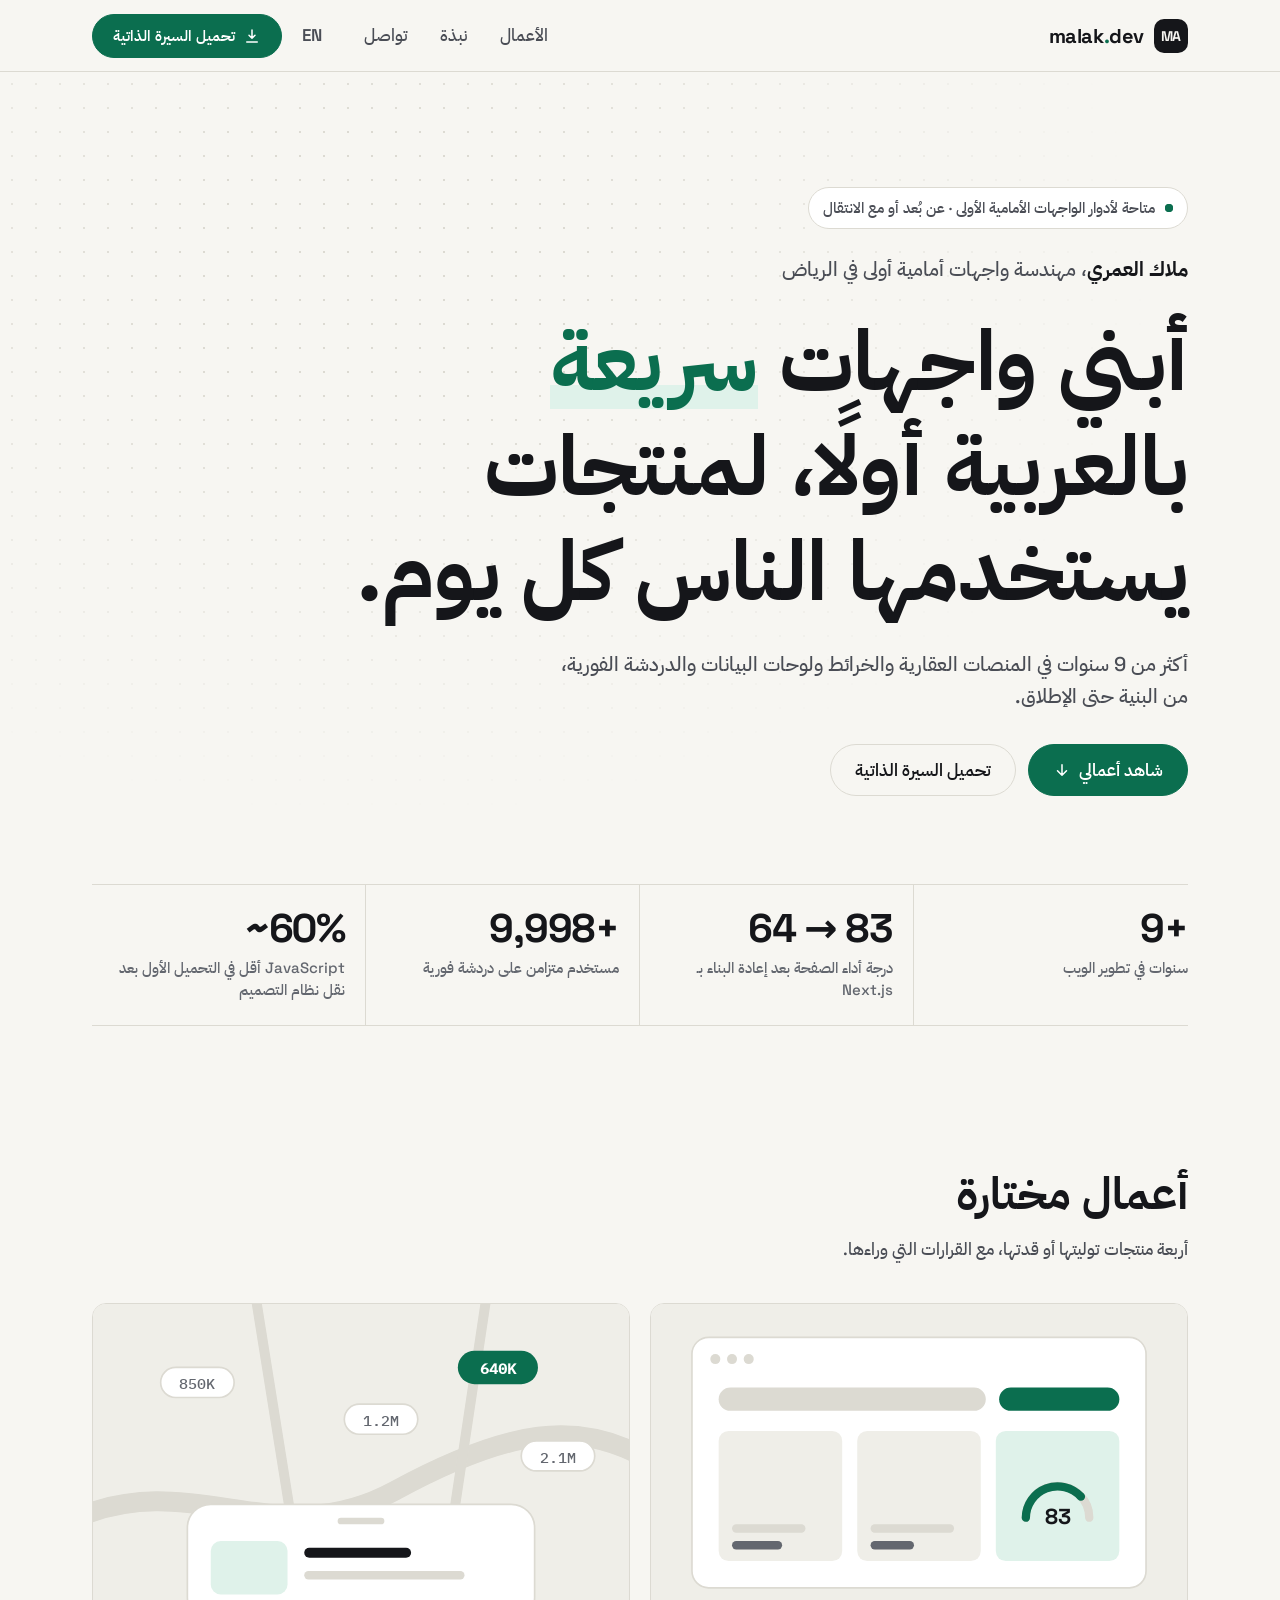
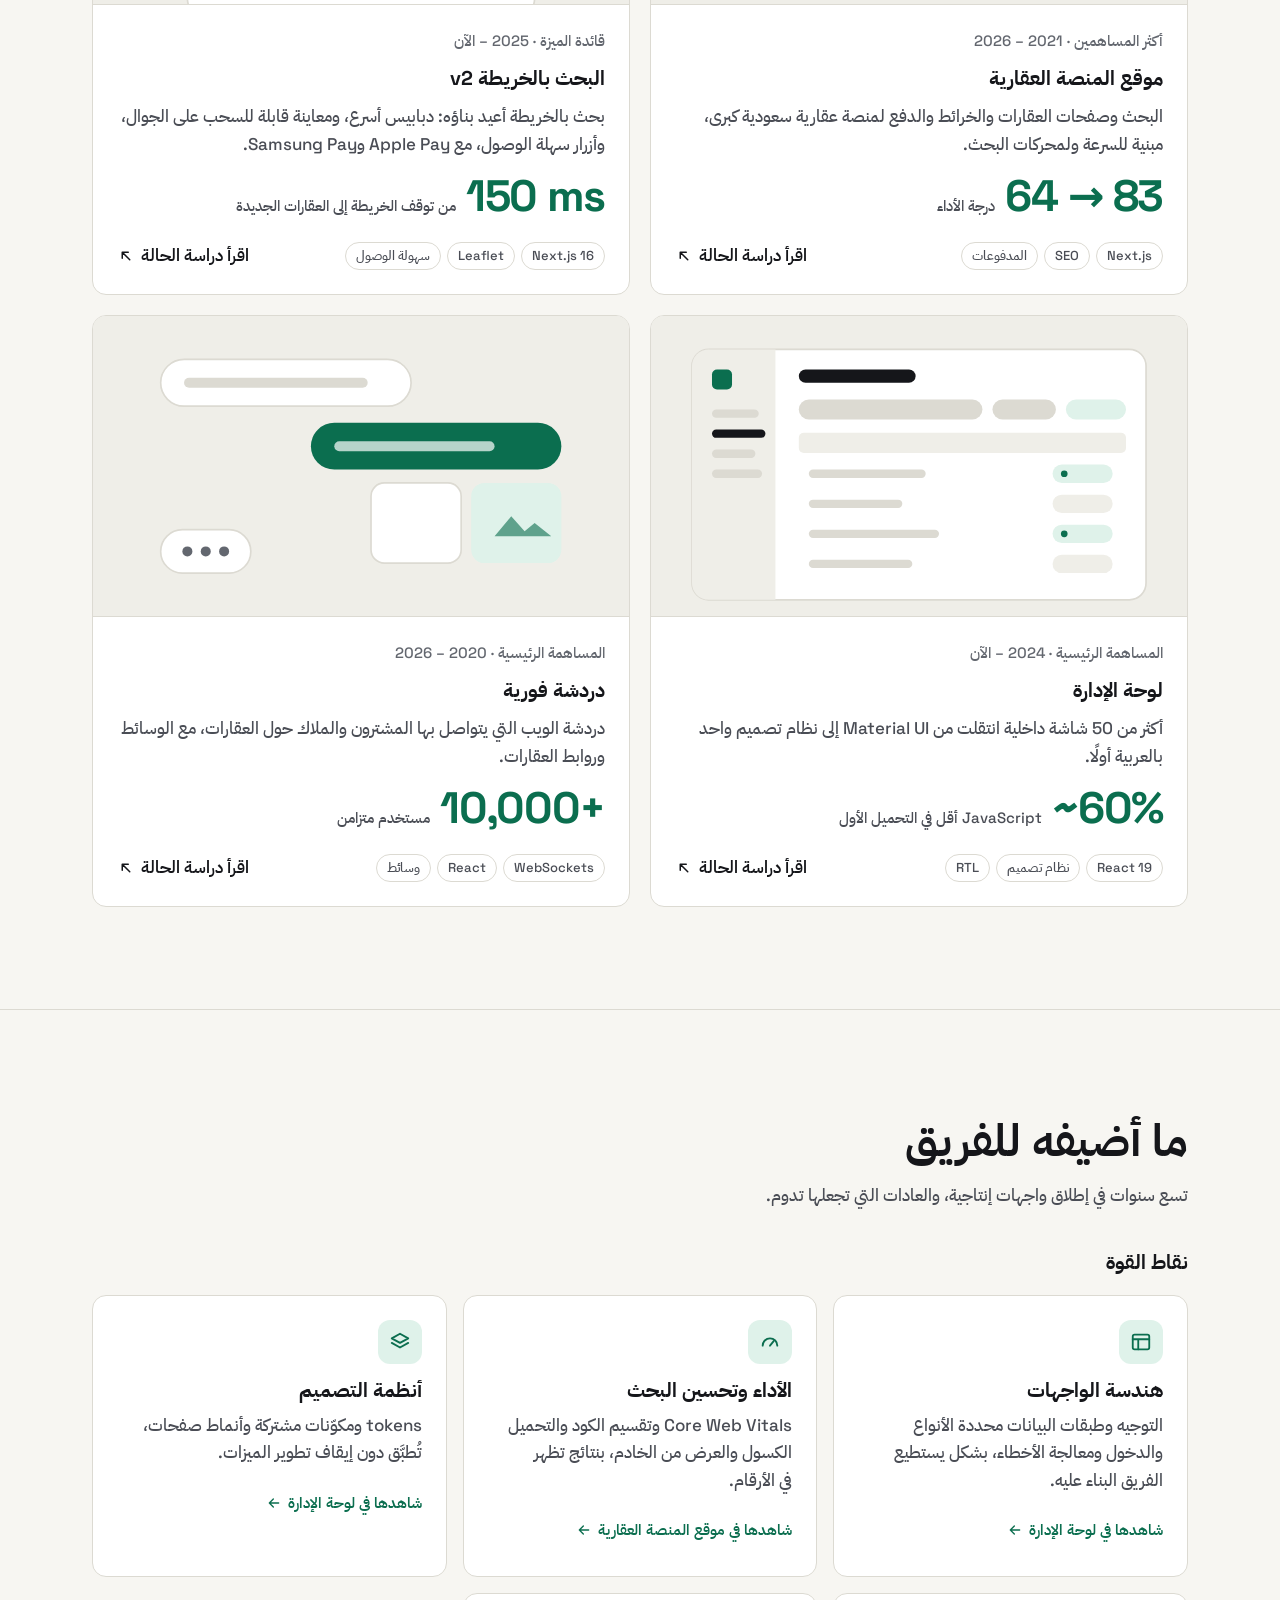
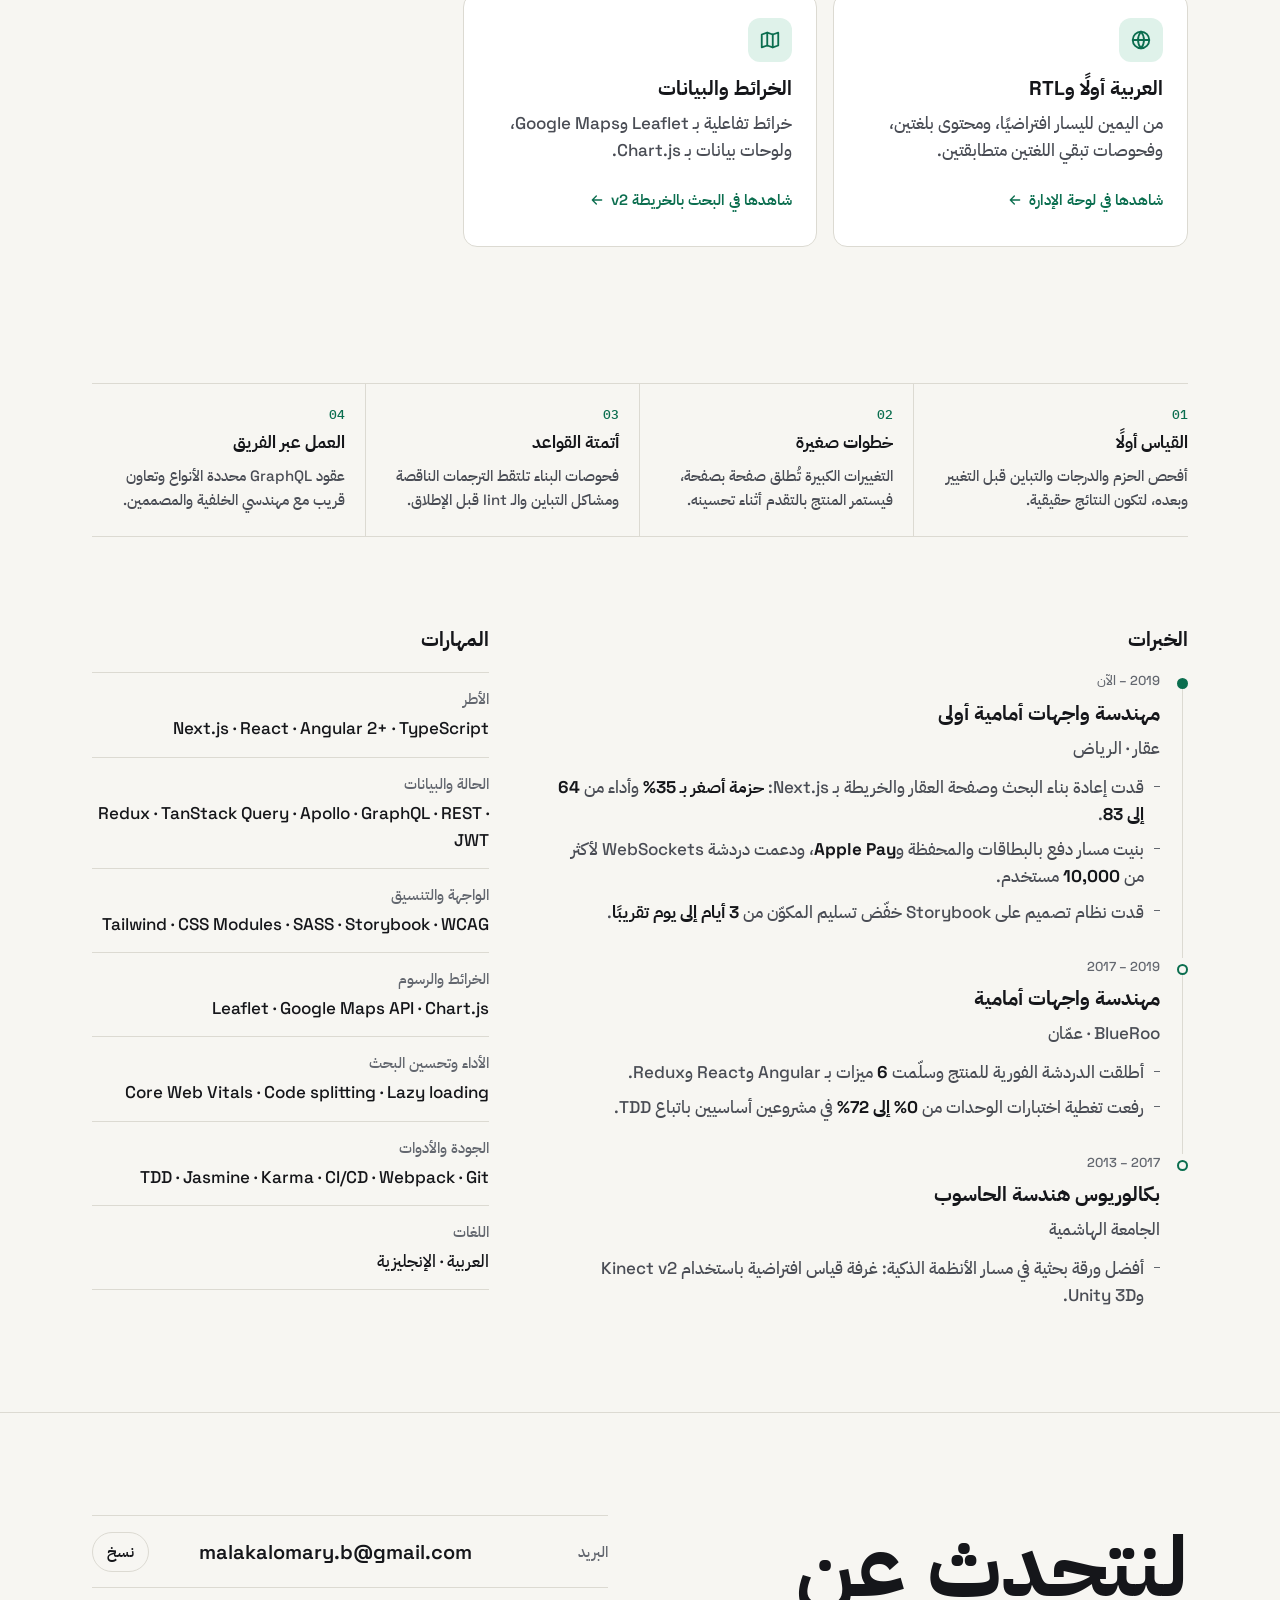
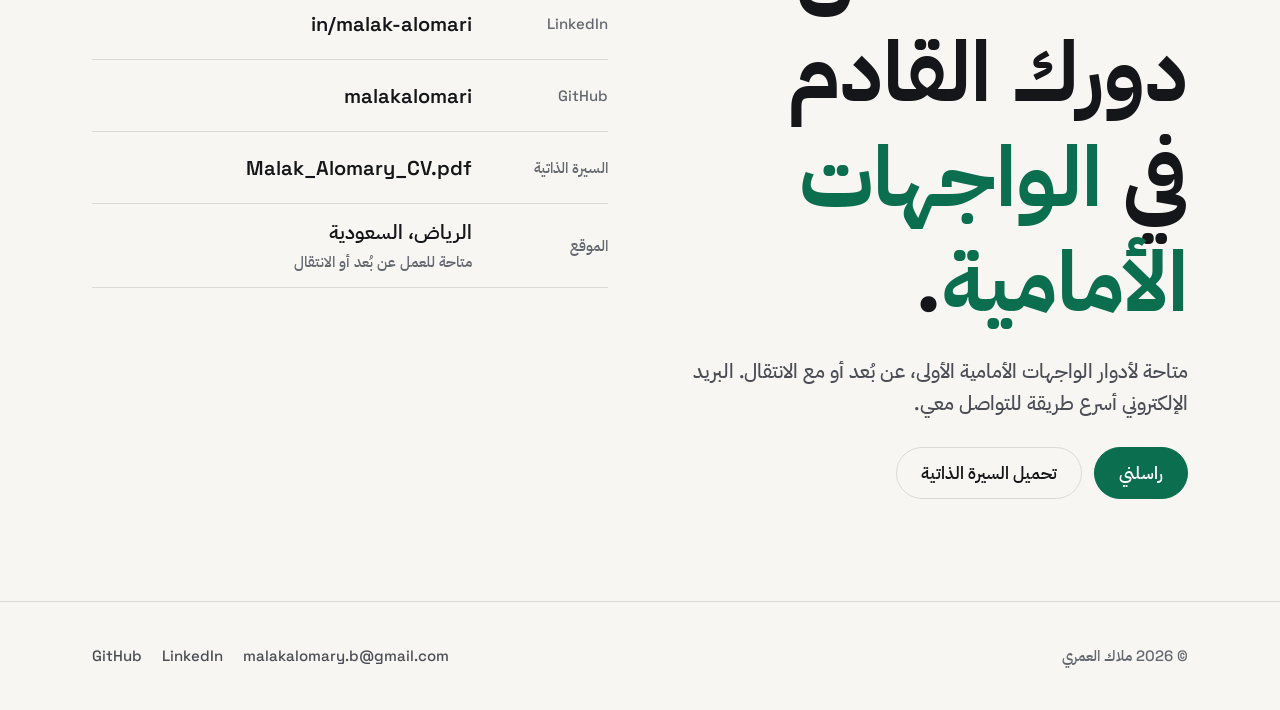
==== ar/index.html @ 6fec4afb "Portfolio site: bilingual home, four case studies, motion, SEO and social previews" ====
<!doctype html>
<html lang="ar" dir="rtl">
<head>
  <meta charset="utf-8">
  <meta name="viewport" content="width=device-width, initial-scale=1">
  <title>ملاك العمري · مهندسة واجهات أمامية أولى</title>
  <meta name="description" content="مهندسة واجهات أمامية أولى أبني واجهات سريعة بالعربية أولًا للمنتجات الغنية بالبيانات. متاحة لأدوار الواجهات الأمامية الأولى، عن بُعد أو مع الانتقال.">
  <link rel="canonical" href="https://malakalomari.github.io/malak-dev/ar/">
  <meta property="og:type" content="profile">
  <meta property="og:site_name" content="malak.dev">
  <meta property="og:title" content="ملاك العمري · مهندسة واجهات أمامية أولى">
  <meta property="og:description" content="مهندسة واجهات أمامية أولى أبني واجهات سريعة بالعربية أولًا للمنتجات الغنية بالبيانات. متاحة لأدوار الواجهات الأمامية الأولى، عن بُعد أو مع الانتقال.">
  <meta property="og:url" content="https://malakalomari.github.io/malak-dev/ar/">
  <meta property="og:image" content="https://malakalomari.github.io/malak-dev/assets/img/og-ar.png">
  <meta property="og:image:width" content="1200">
  <meta property="og:image:height" content="630">
  <meta property="og:image:alt" content="ملاك العمري · مهندسة واجهات أمامية أولى">
  <meta property="og:locale" content="ar_SA">
  <meta property="og:locale:alternate" content="en_US">
  <meta name="twitter:card" content="summary_large_image">
  <script type="application/ld+json">{"@context": "https://schema.org", "@type": "Person", "name": "ملاك العمري", "alternateName": "Malak Alomary", "jobTitle": "مهندسة واجهات أمامية أولى", "url": "https://malakalomari.github.io/malak-dev/ar/", "email": "mailto:malakalomary.b@gmail.com", "image": "https://malakalomari.github.io/malak-dev/assets/img/og-ar.png", "address": {"@type": "PostalAddress", "addressLocality": "Riyadh", "addressCountry": "SA"}, "sameAs": ["https://linkedin.com/in/malak-alomari", "https://github.com/malakalomari"], "knowsLanguage": ["ar", "en"], "knowsAbout": ["Next.js", "React", "TypeScript", "Performance", "Accessibility", "Design systems", "RTL"]}</script>
  <link rel="alternate" hreflang="en" href="https://malakalomari.github.io/malak-dev/">
  <link rel="alternate" hreflang="ar" href="https://malakalomari.github.io/malak-dev/ar/">
  <link rel="alternate" hreflang="x-default" href="https://malakalomari.github.io/malak-dev/">
  <meta name="theme-color" content="#f7f6f2" media="(prefers-color-scheme: light)">
  <meta name="theme-color" content="#0e0f12" media="(prefers-color-scheme: dark)">
  <link rel="icon" href="../assets/img/favicon.svg" type="image/svg+xml">
  <link rel="preload" href="../assets/fonts/IBMPlexSansArabic-500-arabic.woff2" as="font" type="font/woff2" crossorigin>
  <link rel="stylesheet" href="../assets/css/tokens.css">
  <link rel="stylesheet" href="../assets/css/base.css">
  <link rel="stylesheet" href="../assets/css/layout.css">
  <link rel="stylesheet" href="../assets/css/sections.css">
  <script src="../assets/js/main.js" defer></script>
</head>
<body>
  <a class="skip-link" href="#main">انتقل إلى المحتوى</a>

  <header class="site-header">
    <div class="container">
      <a class="logo" href="../ar/" aria-label="ملاك العمري">
        <span class="logo-mark ltr" aria-hidden="true">MA</span>
        <span class="logo-text ltr">malak<span>.</span>dev</span>
      </a>
      <nav class="site-nav" id="site-nav" aria-label="القائمة">
        <ul class="nav-list">
          <li><a href="#work">الأعمال</a></li>
          <li><a href="#about">نبذة</a></li>
          <li><a href="#contact">تواصل</a></li>
        </ul>
        <div class="nav-cv"><a class="btn btn--primary" href="../assets/Malak_Alomary_CV.pdf" download><svg viewBox="0 0 24 24" fill="none" stroke="currentColor" stroke-width="2" stroke-linecap="round" stroke-linejoin="round" aria-hidden="true"><path d="M12 4v11m0 0l-4-4m4 4l4-4M5 20h14"/></svg>تحميل السيرة الذاتية</a></div>
      </nav>
      <div class="header-actions">
        <a class="lang-link" href="../" hreflang="en" lang="en" aria-label="English">EN</a>
        <a class="btn btn--primary header-cv" href="../assets/Malak_Alomary_CV.pdf" download><svg viewBox="0 0 24 24" fill="none" stroke="currentColor" stroke-width="2" stroke-linecap="round" stroke-linejoin="round" aria-hidden="true"><path d="M12 4v11m0 0l-4-4m4 4l4-4M5 20h14"/></svg>تحميل السيرة الذاتية</a>
        <button class="menu-toggle" type="button" aria-expanded="false" aria-controls="site-nav" aria-label="القائمة"><svg class="icon-open" viewBox="0 0 24 24" fill="none" stroke="currentColor" stroke-width="2" stroke-linecap="round" aria-hidden="true"><path d="M4 7h16M4 12h16M4 17h16"/></svg><svg class="icon-close" viewBox="0 0 24 24" fill="none" stroke="currentColor" stroke-width="2" stroke-linecap="round" aria-hidden="true"><path d="M6 6l12 12M18 6L6 18"/></svg></button>
      </div>
    </div>
  </header>

  <main id="main">
    <!-- MODULE 2: Hero and proof strip -->
    <section class="hero" id="top" aria-labelledby="hero-title">
      <div class="container">
        <div class="hero-inner">
          <p class="status"><span class="status-dot" aria-hidden="true"></span>متاحة لأدوار الواجهات الأمامية الأولى · عن بُعد أو مع الانتقال</p>
          <p class="hero-intro"><strong>ملاك العمري</strong>، مهندسة واجهات أمامية أولى في الرياض</p>
          <h1 id="hero-title" class="hero-title">أبني واجهات <em>سريعة</em> بالعربية أولًا، لمنتجات يستخدمها الناس كل يوم.</h1>
          <p class="hero-lede">أكثر من 9 سنوات في المنصات العقارية والخرائط ولوحات البيانات والدردشة الفورية، من البنية حتى الإطلاق.</p>
          <div class="hero-actions">
            <a class="btn btn--primary" href="#work">شاهد أعمالي<svg viewBox="0 0 24 24" fill="none" stroke="currentColor" stroke-width="2" stroke-linecap="round" stroke-linejoin="round" aria-hidden="true"><path d="M12 5v14m0 0l-6-6m6 6l6-6"/></svg></a>
            <a class="btn" href="../assets/Malak_Alomary_CV.pdf" download>تحميل السيرة الذاتية</a>
          </div>
        </div>

        <ul class="proof" aria-label="النتائج باختصار">
          <li><strong class="ltr">9+</strong><span>سنوات في تطوير الويب</span></li>
          <li><strong class="ltr">64 → 83</strong><span>درجة أداء الصفحة بعد إعادة البناء بـ Next.js</span></li>
          <li><strong class="ltr">10,000+</strong><span>مستخدم متزامن على دردشة فورية</span></li>
          <li><strong class="ltr">~60%</strong><span>JavaScript أقل في التحميل الأول بعد نقل نظام التصميم</span></li>
        </ul>
      </div>
    </section>

    <!-- MODULE 3: Work showcase -->
    <section class="section" id="work" aria-labelledby="work-title">
      <div class="container">
        <div class="section-head"><h2 id="work-title">أعمال مختارة</h2><p>أربعة منتجات توليتها أو قدتها، مع القرارات التي وراءها.</p></div>
        <ul class="work-grid">
          <li>
            <article class="work-card">
              <div class="work-visual">
              <svg viewBox="0 0 320 180" aria-hidden="true" focusable="false">
              <rect class="v-bg" width="320" height="180"/>
              <rect class="v-panel" x="24" y="20" width="272" height="150" rx="10"/>
              <circle class="v-line" cx="38" cy="33" r="3"/><circle class="v-line" cx="48" cy="33" r="3"/><circle class="v-line" cx="58" cy="33" r="3"/>
              <rect class="v-line" x="40" y="50" width="160" height="14" rx="7"/>
              <rect class="v-accent" x="208" y="50" width="72" height="14" rx="7"/>
              <rect class="v-bg" x="40" y="76" width="74" height="78" rx="6"/><rect class="v-line" x="48" y="132" width="44" height="5" rx="2.5"/><rect class="v-text" x="48" y="142" width="30" height="5" rx="2.5"/>
              <rect class="v-bg" x="123" y="76" width="74" height="78" rx="6"/><rect class="v-line" x="131" y="132" width="50" height="5" rx="2.5"/><rect class="v-text" x="131" y="142" width="26" height="5" rx="2.5"/>
              <rect class="v-accent-soft" x="206" y="76" width="74" height="78" rx="6"/>
              <path class="v-stroke" d="M224 128a19 19 0 1 1 38 0" stroke-width="5" stroke-linecap="round"/>
              <path d="M224 128a19 19 0 0 1 33-12.6" fill="none" stroke="var(--accent)" stroke-width="5" stroke-linecap="round"/>
              <text class="v-ink" x="243" y="132" text-anchor="middle" font-size="13" font-weight="700" font-family="Space Grotesk, sans-serif">83</text>
            </svg>
              </div>
              <div class="work-body">
                <p class="work-role">أكثر المساهمين · 2021 – 2026</p>
                <h3><a href="./work/marketplace-web/">موقع المنصة العقارية</a></h3>
                <p class="work-desc">البحث وصفحات العقارات والخرائط والدفع لمنصة عقارية سعودية كبرى، مبنية للسرعة ولمحركات البحث.</p>
                <p class="work-metric"><strong class="ltr">64 → 83</strong><span>درجة الأداء</span></p>
              </div>
              <div class="work-foot">
                <ul class="tags" aria-label="التقنيات"><li>Next.js</li><li>SEO</li><li>المدفوعات</li></ul>
                <span class="work-cta" aria-hidden="true">اقرأ دراسة الحالة<svg viewBox="0 0 24 24" fill="none" stroke="currentColor" stroke-width="2" stroke-linecap="round" stroke-linejoin="round" aria-hidden="true"><path d="M7 17L17 7M9 7h8v8"/></svg></span>
              </div>
            </article>
          </li>
          <li>
            <article class="work-card">
              <div class="work-visual">
              <svg viewBox="0 0 320 180" aria-hidden="true" focusable="false">
              <rect class="v-bg" width="320" height="180"/>
              <path d="M-10 128C60 98 110 150 180 112S290 70 330 92" fill="none" stroke="var(--line)" stroke-width="12"/>
              <path d="M96 -10L128 190M236 -10L206 190" fill="none" stroke="var(--line)" stroke-width="6"/>
              <g><rect class="v-panel" x="40" y="38" width="44" height="18" rx="9"/><text class="v-text" x="62" y="51" text-anchor="middle" font-size="9" font-family="IBM Plex Mono, monospace">850K</text></g>
              <g><rect class="v-panel" x="150" y="60" width="44" height="18" rx="9"/><text class="v-text" x="172" y="73" text-anchor="middle" font-size="9" font-family="IBM Plex Mono, monospace">1.2M</text></g>
              <g><rect class="v-accent" x="218" y="28" width="48" height="20" rx="10"/><text class="v-on-accent" x="242" y="42" text-anchor="middle" font-size="9" font-weight="700" font-family="IBM Plex Mono, monospace">640K</text></g>
              <g><rect class="v-panel" x="256" y="82" width="44" height="18" rx="9"/><text class="v-text" x="278" y="95" text-anchor="middle" font-size="9" font-family="IBM Plex Mono, monospace">2.1M</text></g>
              <rect class="v-panel" x="56" y="120" width="208" height="70" rx="14"/>
              <rect class="v-line" x="146" y="128" width="28" height="4" rx="2"/>
              <rect class="v-accent-soft" x="70" y="142" width="46" height="32" rx="6"/>
              <rect class="v-ink" x="126" y="146" width="64" height="6" rx="3"/><rect class="v-line" x="126" y="160" width="96" height="5" rx="2.5"/>
            </svg>
              </div>
              <div class="work-body">
                <p class="work-role">قائدة الميزة · 2025 – الآن</p>
                <h3><a href="./work/map-search/">البحث بالخريطة v2</a></h3>
                <p class="work-desc">بحث بالخريطة أعيد بناؤه: دبابيس أسرع، ومعاينة قابلة للسحب على الجوال، وأزرار سهلة الوصول، مع Apple Pay وSamsung Pay.</p>
                <p class="work-metric"><strong class="ltr">150 ms</strong><span>من توقف الخريطة إلى العقارات الجديدة</span></p>
              </div>
              <div class="work-foot">
                <ul class="tags" aria-label="التقنيات"><li>Next.js 16</li><li>Leaflet</li><li>سهولة الوصول</li></ul>
                <span class="work-cta" aria-hidden="true">اقرأ دراسة الحالة<svg viewBox="0 0 24 24" fill="none" stroke="currentColor" stroke-width="2" stroke-linecap="round" stroke-linejoin="round" aria-hidden="true"><path d="M7 17L17 7M9 7h8v8"/></svg></span>
              </div>
            </article>
          </li>
          <li>
            <article class="work-card">
              <div class="work-visual">
              <svg viewBox="0 0 320 180" aria-hidden="true" focusable="false">
              <rect class="v-bg" width="320" height="180"/>
              <rect class="v-panel" x="24" y="20" width="272" height="150" rx="10"/>
              <path class="v-bg" d="M34 20h40v150H34a10 10 0 0 1-10-10V30a10 10 0 0 1 10-10z"/>
              <rect class="v-accent" x="36" y="32" width="12" height="12" rx="3"/>
              <rect class="v-line" x="36" y="56" width="28" height="5" rx="2.5"/><rect class="v-ink" x="36" y="68" width="32" height="5" rx="2.5"/><rect class="v-line" x="36" y="80" width="26" height="5" rx="2.5"/><rect class="v-line" x="36" y="92" width="30" height="5" rx="2.5"/>
              <rect class="v-ink" x="88" y="32" width="70" height="8" rx="4"/>
              <rect class="v-line" x="88" y="50" width="110" height="12" rx="6"/><rect class="v-line" x="204" y="50" width="38" height="12" rx="6"/><rect class="v-accent-soft" x="248" y="50" width="36" height="12" rx="6"/>
              <rect class="v-bg" x="88" y="70" width="196" height="12" rx="3"/>
              <g><rect class="v-line" x="94" y="92" width="70" height="5" rx="2.5"/><rect class="v-accent-soft" x="240" y="89" width="36" height="11" rx="5.5"/><circle class="v-accent" cx="247" cy="94.5" r="2"/></g>
              <g><rect class="v-line" x="94" y="110" width="56" height="5" rx="2.5"/><rect class="v-bg" x="240" y="107" width="36" height="11" rx="5.5"/></g>
              <g><rect class="v-line" x="94" y="128" width="78" height="5" rx="2.5"/><rect class="v-accent-soft" x="240" y="125" width="36" height="11" rx="5.5"/><circle class="v-accent" cx="247" cy="130.5" r="2"/></g>
              <g><rect class="v-line" x="94" y="146" width="62" height="5" rx="2.5"/><rect class="v-bg" x="240" y="143" width="36" height="11" rx="5.5"/></g>
            </svg>
              </div>
              <div class="work-body">
                <p class="work-role">المساهمة الرئيسية · 2024 – الآن</p>
                <h3><a href="./work/admin-console/">لوحة الإدارة</a></h3>
                <p class="work-desc">أكثر من 50 شاشة داخلية انتقلت من Material UI إلى نظام تصميم واحد بالعربية أولًا.</p>
                <p class="work-metric"><strong class="ltr">~60%</strong><span>JavaScript أقل في التحميل الأول</span></p>
              </div>
              <div class="work-foot">
                <ul class="tags" aria-label="التقنيات"><li>React 19</li><li>نظام تصميم</li><li>RTL</li></ul>
                <span class="work-cta" aria-hidden="true">اقرأ دراسة الحالة<svg viewBox="0 0 24 24" fill="none" stroke="currentColor" stroke-width="2" stroke-linecap="round" stroke-linejoin="round" aria-hidden="true"><path d="M7 17L17 7M9 7h8v8"/></svg></span>
              </div>
            </article>
          </li>
          <li>
            <article class="work-card">
              <div class="work-visual">
              <svg viewBox="0 0 320 180" aria-hidden="true" focusable="false">
              <rect class="v-bg" width="320" height="180"/>
              <rect class="v-panel" x="40" y="26" width="150" height="28" rx="14"/><rect class="v-line" x="54" y="37" width="110" height="6" rx="3"/>
              <rect class="v-accent" x="130" y="64" width="150" height="28" rx="14"/><rect class="v-on-accent" x="144" y="75" width="96" height="6" rx="3" opacity=".7"/>
              <rect class="v-panel" x="166" y="100" width="54" height="48" rx="8"/><rect class="v-accent-soft" x="226" y="100" width="54" height="48" rx="8"/>
              <path d="M240 132l10-12 8 9 6-5 10 8z" class="v-accent" opacity=".6"/>
              <rect class="v-panel" x="40" y="128" width="54" height="26" rx="13"/>
              <circle class="v-text" cx="56" cy="141" r="3"/><circle class="v-text" cx="67" cy="141" r="3"/><circle class="v-text" cx="78" cy="141" r="3"/>
            </svg>
              </div>
              <div class="work-body">
                <p class="work-role">المساهمة الرئيسية · 2020 – 2026</p>
                <h3><a href="./work/web-chat/">دردشة فورية</a></h3>
                <p class="work-desc">دردشة الويب التي يتواصل بها المشترون والملاك حول العقارات، مع الوسائط وروابط العقارات.</p>
                <p class="work-metric"><strong class="ltr">10,000+</strong><span>مستخدم متزامن</span></p>
              </div>
              <div class="work-foot">
                <ul class="tags" aria-label="التقنيات"><li>WebSockets</li><li>React</li><li>وسائط</li></ul>
                <span class="work-cta" aria-hidden="true">اقرأ دراسة الحالة<svg viewBox="0 0 24 24" fill="none" stroke="currentColor" stroke-width="2" stroke-linecap="round" stroke-linejoin="round" aria-hidden="true"><path d="M7 17L17 7M9 7h8v8"/></svg></span>
              </div>
            </article>
          </li>
        </ul>
      </div>
    </section>

    <!-- MODULE 5: What I bring to a team -->
    <section class="section" id="about" aria-labelledby="about-title">
      <div class="container">
        <div class="section-head"><h2 id="about-title">ما أضيفه للفريق</h2><p>تسع سنوات في إطلاق واجهات إنتاجية، والعادات التي تجعلها تدوم.</p></div>

        <div class="about-block">
          <h3>نقاط القوة</h3>
          <ul class="strengths">
            <li class="strength"><span class="strength-icon"><svg viewBox="0 0 24 24" fill="none" stroke="currentColor" stroke-width="2" stroke-linecap="round" stroke-linejoin="round" aria-hidden="true"><rect x="3" y="4" width="18" height="16" rx="2"/><path d="M3 9h18M9 9v11"/></svg></span><h4>هندسة الواجهات</h4><p>التوجيه وطبقات البيانات محددة الأنواع والدخول ومعالجة الأخطاء، بشكل يستطيع الفريق البناء عليه.</p><a href="./work/admin-console/">شاهدها في لوحة الإدارة<svg viewBox="0 0 24 24" fill="none" stroke="currentColor" stroke-width="2" stroke-linecap="round" stroke-linejoin="round" aria-hidden="true"><path d="M5 12h14m0 0l-6-6m6 6l-6 6"/></svg></a></li>
            <li class="strength"><span class="strength-icon"><svg viewBox="0 0 24 24" fill="none" stroke="currentColor" stroke-width="2" stroke-linecap="round" stroke-linejoin="round" aria-hidden="true"><path d="M4 16a8 8 0 1 1 16 0"/><path d="M12 16l4-5"/></svg></span><h4>الأداء وتحسين البحث</h4><p>Core Web Vitals وتقسيم الكود والتحميل الكسول والعرض من الخادم، بنتائج تظهر في الأرقام.</p><a href="./work/marketplace-web/">شاهدها في موقع المنصة العقارية<svg viewBox="0 0 24 24" fill="none" stroke="currentColor" stroke-width="2" stroke-linecap="round" stroke-linejoin="round" aria-hidden="true"><path d="M5 12h14m0 0l-6-6m6 6l-6 6"/></svg></a></li>
            <li class="strength"><span class="strength-icon"><svg viewBox="0 0 24 24" fill="none" stroke="currentColor" stroke-width="2" stroke-linecap="round" stroke-linejoin="round" aria-hidden="true"><path d="M12 3l9 5-9 5-9-5 9-5z"/><path d="M3 13l9 5 9-5"/></svg></span><h4>أنظمة التصميم</h4><p>tokens ومكوّنات مشتركة وأنماط صفحات، تُطبَّق دون إيقاف تطوير الميزات.</p><a href="./work/admin-console/">شاهدها في لوحة الإدارة<svg viewBox="0 0 24 24" fill="none" stroke="currentColor" stroke-width="2" stroke-linecap="round" stroke-linejoin="round" aria-hidden="true"><path d="M5 12h14m0 0l-6-6m6 6l-6 6"/></svg></a></li>
            <li class="strength"><span class="strength-icon"><svg viewBox="0 0 24 24" fill="none" stroke="currentColor" stroke-width="2" stroke-linecap="round" stroke-linejoin="round" aria-hidden="true"><circle cx="12" cy="12" r="9"/><path d="M3 12h18M12 3a14 14 0 0 1 0 18M12 3a14 14 0 0 0 0 18"/></svg></span><h4>العربية أولًا وRTL</h4><p>من اليمين لليسار افتراضيًا، ومحتوى بلغتين، وفحوصات تبقي اللغتين متطابقتين.</p><a href="./work/admin-console/">شاهدها في لوحة الإدارة<svg viewBox="0 0 24 24" fill="none" stroke="currentColor" stroke-width="2" stroke-linecap="round" stroke-linejoin="round" aria-hidden="true"><path d="M5 12h14m0 0l-6-6m6 6l-6 6"/></svg></a></li>
            <li class="strength"><span class="strength-icon"><svg viewBox="0 0 24 24" fill="none" stroke="currentColor" stroke-width="2" stroke-linecap="round" stroke-linejoin="round" aria-hidden="true"><path d="M9 4L3 6v14l6-2 6 2 6-2V4l-6 2-6-2z"/><path d="M9 4v14M15 6v14"/></svg></span><h4>الخرائط والبيانات</h4><p>خرائط تفاعلية بـ Leaflet وGoogle Maps، ولوحات بيانات بـ Chart.js.</p><a href="./work/map-search/">شاهدها في البحث بالخريطة v2<svg viewBox="0 0 24 24" fill="none" stroke="currentColor" stroke-width="2" stroke-linecap="round" stroke-linejoin="round" aria-hidden="true"><path d="M5 12h14m0 0l-6-6m6 6l-6 6"/></svg></a></li>
          </ul>
        </div>

        <div class="about-block">
          <h3>طريقة عملي</h3>
          <ol class="steps"><li><h4>القياس أولًا</h4><p>أفحص الحزم والدرجات والتباين قبل التغيير وبعده، لتكون النتائج حقيقية.</p></li><li><h4>خطوات صغيرة</h4><p>التغييرات الكبيرة تُطلق صفحة بصفحة، فيستمر المنتج بالتقدم أثناء تحسينه.</p></li><li><h4>أتمتة القواعد</h4><p>فحوصات البناء تلتقط الترجمات الناقصة ومشاكل التباين والـ lint قبل الإطلاق.</p></li><li><h4>العمل عبر الفريق</h4><p>عقود GraphQL محددة الأنواع وتعاون قريب مع مهندسي الخلفية والمصممين.</p></li></ol>
        </div>

        <div class="about-block career">
          <div>
            <h3>الخبرات</h3>
            <ol class="timeline">
              <li class="job"><span class="job-period">2019 – الآن</span><h4>مهندسة واجهات أمامية أولى</h4><span class="job-org">عقار · الرياض</span><ul><li>قدت إعادة بناء البحث وصفحة العقار والخريطة بـ Next.js: <strong>حزمة أصغر بـ 35%</strong> وأداء من <strong>64 إلى 83</strong>.</li><li>بنيت مسار دفع بالبطاقات والمحفظة و<strong>Apple Pay</strong>، ودعمت دردشة WebSockets لأكثر من <strong>10,000</strong> مستخدم.</li><li>قدت نظام تصميم على Storybook خفّض تسليم المكوّن من <strong>3 أيام إلى يوم تقريبًا</strong>.</li></ul></li>
              <li class="job"><span class="job-period ltr">2017 – 2019</span><h4>مهندسة واجهات أمامية</h4><span class="job-org">BlueRoo · عمّان</span><ul><li>أطلقت الدردشة الفورية للمنتج وسلّمت <strong>6</strong> ميزات بـ Angular وReact وRedux.</li><li>رفعت تغطية اختبارات الوحدات من <strong>0% إلى 72%</strong> في مشروعين أساسيين باتباع TDD.</li></ul></li>
              <li class="job"><span class="job-period ltr">2013 – 2017</span><h4>بكالوريوس هندسة الحاسوب</h4><span class="job-org">الجامعة الهاشمية</span><ul><li>أفضل ورقة بحثية في مسار الأنظمة الذكية: غرفة قياس افتراضية باستخدام Kinect v2 وUnity 3D.</li></ul></li>
            </ol>
          </div>
          <div>
            <h3>المهارات</h3>
            <dl class="skills"><div><dt>الأطر</dt><dd>Next.js · React · Angular 2+ · TypeScript</dd></div><div><dt>الحالة والبيانات</dt><dd>Redux · TanStack Query · Apollo · GraphQL · REST · JWT</dd></div><div><dt>الواجهة والتنسيق</dt><dd>Tailwind · CSS Modules · SASS · Storybook · WCAG</dd></div><div><dt>الخرائط والرسوم</dt><dd>Leaflet · Google Maps API · Chart.js</dd></div><div><dt>الأداء وتحسين البحث</dt><dd>Core Web Vitals · Code splitting · Lazy loading</dd></div><div><dt>الجودة والأدوات</dt><dd>TDD · Jasmine · Karma · CI/CD · Webpack · Git</dd></div><div><dt>اللغات</dt><dd>العربية · الإنجليزية</dd></div></dl>
          </div>
        </div>
      </div>
    </section>

    <!-- MODULE 6: Contact -->
    <section class="section" id="contact" aria-labelledby="contact-title">
      <div class="container contact">
        <div class="contact-lead">
          <h2 id="contact-title">لنتحدث عن دورك القادم في <em>الواجهات الأمامية</em>.</h2>
          <p>متاحة لأدوار الواجهات الأمامية الأولى، عن بُعد أو مع الانتقال. البريد الإلكتروني أسرع طريقة للتواصل معي.</p>
          <div class="hero-actions">
            <a class="btn btn--primary" href="mailto:malakalomary.b@gmail.com">راسلني</a>
            <a class="btn" href="../assets/Malak_Alomary_CV.pdf" download>تحميل السيرة الذاتية</a>
          </div>
        </div>
        <div>
          <dl class="contact-list">
            <div class="contact-row"><dt>البريد</dt><dd><a class="contact-value ltr" id="contact-email" href="mailto:malakalomary.b@gmail.com">malakalomary.b@gmail.com</a></dd><dd class="contact-action"><button class="btn" type="button" data-copy="malakalomary.b@gmail.com" data-copy-target="contact-email" data-copied="تم النسخ" data-copy-failed="حدّد العنوان وانسخه" data-status="copy-status">نسخ</button></dd></div>
            <div class="contact-row"><dt>LinkedIn</dt><dd><a class="contact-value ltr" href="https://linkedin.com/in/malak-alomari" target="_blank" rel="noopener">in/malak-alomari</a></dd></div>
            <div class="contact-row"><dt>GitHub</dt><dd><a class="contact-value ltr" href="https://github.com/malakalomari" target="_blank" rel="noopener">malakalomari</a></dd></div>
            <div class="contact-row"><dt>السيرة الذاتية</dt><dd><a class="contact-value ltr" href="../assets/Malak_Alomary_CV.pdf" download>Malak_Alomary_CV.pdf</a></dd></div>
            <div class="contact-row"><dt>الموقع</dt><dd><span class="contact-value">الرياض، السعودية</span><br><span class="work-role">متاحة للعمل عن بُعد أو الانتقال</span></dd></div>
          </dl>
          <p class="copy-status" id="copy-status" role="status" aria-live="polite"></p>
        </div>
      </div>
    </section>
  </main>

  <footer class="site-footer">
    <div class="container">
      <p>© <span class="ltr" data-year>2026</span> ملاك العمري</p>
      <ul class="footer-links">
        <li><a class="ltr" href="mailto:malakalomary.b@gmail.com">malakalomary.b@gmail.com</a></li>
        <li><a href="https://linkedin.com/in/malak-alomari" target="_blank" rel="noopener">LinkedIn</a></li>
        <li><a href="https://github.com/malakalomari" target="_blank" rel="noopener">GitHub</a></li>
      </ul>
    </div>
  </footer>
</body>
</html>
---- assets/css/tokens.css ----
/* Design tokens: every color, size and timing the site uses. Change the look here. */

/* Self-hosted fonts (OFL). Space Grotesk for Latin, IBM Plex Sans Arabic for Arabic, IBM Plex Mono for labels. */
@font-face {
  font-family: "Space Grotesk";
  font-weight: 300 700;
  font-display: swap;
  src: url("../fonts/SpaceGrotesk-latin.woff2") format("woff2");
}
@font-face {
  font-family: "IBM Plex Sans Arabic";
  font-weight: 500;
  font-display: swap;
  src: url("../fonts/IBMPlexSansArabic-500-arabic.woff2") format("woff2");
  unicode-range: U+0600-06FF, U+0750-077F, U+08A0-08FF, U+200C-200E, U+FB50-FDFF, U+FE70-FEFC;
}
@font-face {
  font-family: "IBM Plex Sans Arabic";
  font-weight: 600;
  font-display: swap;
  src: url("../fonts/IBMPlexSansArabic-600-arabic.woff2") format("woff2");
  unicode-range: U+0600-06FF, U+0750-077F, U+08A0-08FF, U+200C-200E, U+FB50-FDFF, U+FE70-FEFC;
}
@font-face {
  font-family: "IBM Plex Sans Arabic";
  font-weight: 700;
  font-display: swap;
  src: url("../fonts/IBMPlexSansArabic-700-arabic.woff2") format("woff2");
  unicode-range: U+0600-06FF, U+0750-077F, U+08A0-08FF, U+200C-200E, U+FB50-FDFF, U+FE70-FEFC;
}
@font-face {
  font-family: "IBM Plex Mono";
  font-weight: 500;
  font-display: swap;
  src: url("../fonts/IBMPlexMono-500-latin.woff2") format("woff2");
}

:root {
  /* Color: light theme */
  --bg: #f7f6f2;
  --surface: #ffffff;
  --surface-2: #efeee8;
  --line: #dcdad2;
  --text: #15161a;
  --text-2: #4a4d55;
  --text-3: #63676f;
  --accent: #0b6e4f;
  --accent-ink: #ffffff;
  --accent-soft: #dff2ea;
  --focus: #0b6e4f;

  /* Type */
  --font-latin: "Space Grotesk", ui-sans-serif, system-ui, sans-serif;
  --font-arabic: "IBM Plex Sans Arabic", "Space Grotesk", system-ui, sans-serif;
  --font-mono: "IBM Plex Mono", ui-monospace, Menlo, monospace;
  --font-body: var(--font-latin);
  --fs-xs: 0.8125rem;
  --fs-sm: 0.9375rem;
  --fs-md: 1.0625rem;
  --fs-lg: 1.25rem;
  --fs-xl: clamp(1.75rem, 1.2rem + 2.2vw, 2.75rem);
  --fs-hero: clamp(2.5rem, 1.4rem + 5vw, 5.25rem);

  /* Space and shape */
  --gutter: 16px;
  --max: 1160px;
  --header-h: 64px;
  --space-section: clamp(72px, 8vw, 128px);
  --radius: 14px;
  --radius-sm: 8px;
  --radius-pill: 999px;

  /* Motion */
  --ease: cubic-bezier(0.2, 0.7, 0.2, 1);
  --dur-fast: 150ms;
  --dur: 300ms;
  --dur-slow: 600ms;

  color-scheme: light;
}

@media (prefers-color-scheme: dark) {
  :root:not([data-theme="light"]) {
    --bg: #0e0f12;
    --surface: #16181d;
    --surface-2: #1d2027;
    --line: #2a2e36;
    --text: #eef0f3;
    --text-2: #b4b9c2;
    --text-3: #8d939d;
    --accent: #6fe0b3;
    --accent-ink: #0b2a1f;
    --accent-soft: #14302a;
    --focus: #6fe0b3;
    color-scheme: dark;
  }
}
:root[data-theme="dark"] {
  --bg: #0e0f12;
  --surface: #16181d;
  --surface-2: #1d2027;
  --line: #2a2e36;
  --text: #eef0f3;
  --text-2: #b4b9c2;
  --text-3: #8d939d;
  --accent: #6fe0b3;
  --accent-ink: #0b2a1f;
  --accent-soft: #14302a;
  --focus: #6fe0b3;
  color-scheme: dark;
}

:root[lang="ar"] {
  --font-body: var(--font-arabic);
}

@media (min-width: 720px) {
  :root { --gutter: 32px; --header-h: 72px; }
}
---- assets/css/base.css ----
/* Reset, typography and shared building blocks. Layout of specific regions lives in layout.css. */

*, *::before, *::after { box-sizing: border-box; }
html { -webkit-text-size-adjust: 100%; scroll-padding-top: calc(var(--header-h) + 16px); }
@media (prefers-reduced-motion: no-preference) { html { scroll-behavior: smooth; } }

body {
  margin: 0;
  background: var(--bg);
  color: var(--text);
  font: 500 var(--fs-md)/1.6 var(--font-body);
  -webkit-font-smoothing: antialiased;
  text-rendering: optimizeLegibility;
  overflow-x: hidden;
}

h1, h2, h3 { margin: 0; line-height: 1.1; font-weight: 700; letter-spacing: -0.02em; text-wrap: balance; }
:root[lang="ar"] h1, :root[lang="ar"] h2, :root[lang="ar"] h3 { letter-spacing: 0; line-height: 1.3; }
p { margin: 0; text-wrap: pretty; }
img, svg { display: block; max-width: 100%; }
a { color: inherit; }
ul, ol { margin: 0; padding: 0; }

:focus-visible { outline: 2px solid var(--focus); outline-offset: 3px; border-radius: 4px; }

/* Numbers, emails and code stay left-to-right inside Arabic text */
.ltr { direction: ltr; unicode-bidi: isolate; }

.visually-hidden {
  position: absolute !important; width: 1px; height: 1px; padding: 0; margin: -1px;
  overflow: hidden; clip: rect(0 0 0 0); white-space: nowrap; border: 0;
}

.skip-link {
  position: absolute; inset-inline-start: 16px; top: -100px; z-index: 100;
  padding: 10px 16px; border-radius: var(--radius-sm);
  background: var(--accent); color: var(--accent-ink); font-weight: 600; text-decoration: none;
}
.skip-link:focus { top: 12px; }

.container { width: 100%; max-width: var(--max); margin-inline: auto; padding-inline: var(--gutter); }

.eyebrow {
  display: inline-block;
  font: 500 var(--fs-xs)/1 var(--font-mono);
  letter-spacing: 0.08em;
  text-transform: uppercase;
  color: var(--accent);
}
:root[lang="ar"] .eyebrow { font-family: var(--font-arabic); letter-spacing: 0; text-transform: none; font-size: var(--fs-sm); }

/* Buttons: one primary, one secondary. Both meet the 44px touch target. */
.btn {
  display: inline-flex; align-items: center; justify-content: center; gap: 8px;
  min-height: 44px; padding: 10px 20px;
  border-radius: var(--radius-pill); border: 1px solid var(--line);
  background: transparent; color: var(--text);
  font: 600 var(--fs-sm)/1 var(--font-body); text-decoration: none; cursor: pointer;
  transition: background-color var(--dur-fast) var(--ease), border-color var(--dur-fast) var(--ease), transform var(--dur-fast) var(--ease);
}
.btn:hover { border-color: var(--text-3); }
.btn:active { transform: translateY(1px); }
.btn--primary { background: var(--accent); border-color: var(--accent); color: var(--accent-ink); }
.btn--primary:hover { border-color: var(--accent); filter: brightness(1.08); }
.btn svg { width: 18px; height: 18px; flex: none; }

/* Tags: small pills for technologies, used on cards and case studies */
.tags { list-style: none; display: flex; flex-wrap: wrap; gap: 6px; }
.tags li { padding: 4px 10px; border: 1px solid var(--line); border-radius: var(--radius-pill); font: 500 var(--fs-xs)/1.4 var(--font-mono); color: var(--text-2); }
:root[lang="ar"] .tags li { font-family: var(--font-arabic); }

/* Sections */
.section { padding-block: var(--space-section); }
.section + .section { border-top: 1px solid var(--line); }
.section-head { display: grid; gap: 12px; margin-bottom: 40px; max-width: 46rem; }
.section-head h2 { font-size: var(--fs-xl); }
.section-head p { color: var(--text-2); }

/* Build placeholders: visible boxes marking where a later module goes. Removed module by module. */
.placeholder {
  display: grid; place-items: center; align-content: center; gap: 6px;
  min-height: 160px; padding: 24px;
  border: 1.5px dashed var(--line); border-radius: var(--radius);
  background: repeating-linear-gradient(-45deg, transparent 0 12px, var(--surface-2) 12px 13px);
  color: var(--text-3); text-align: center;
}
.placeholder strong { color: var(--text-2); font-weight: 600; }
.placeholder small { font: 500 var(--fs-xs)/1.4 var(--font-mono); }
.placeholder--tall { min-height: 320px; }

@media (prefers-reduced-motion: reduce) {
  *, *::before, *::after { animation-duration: 0.01ms !important; animation-iteration-count: 1 !important; transition-duration: 0.01ms !important; }
}
:root[lang="ar"] .placeholder small { font-family: var(--font-arabic); font-size: var(--fs-sm); }

/* ---------- Module 7: Motion and interaction ----------
   Everything here only runs when main.js adds .motion to <html>, which it skips for
   prefers-reduced-motion. Without JavaScript the page renders fully visible. */

/* Page-to-page fade, including the language switch (browsers without support just navigate) */
@view-transition { navigation: auto; }
::view-transition-old(root), ::view-transition-new(root) { animation-duration: 250ms; }
@media (prefers-reduced-motion: reduce) { @view-transition { navigation: none; } }

/* Hero: lines rise in one after another on load */
@keyframes rise { from { opacity: 0; transform: translateY(20px); } }
.motion .hero-inner > *, .motion .case-hero > * { animation: rise 700ms var(--ease) both; }
.motion .hero-inner > :nth-child(2), .motion .case-hero > :nth-child(2) { animation-delay: 80ms; }
.motion .hero-inner > :nth-child(3), .motion .case-hero > :nth-child(3) { animation-delay: 160ms; }
.motion .hero-inner > :nth-child(4), .motion .case-hero > :nth-child(4) { animation-delay: 240ms; }
.motion .hero-inner > :nth-child(5), .motion .case-hero > :nth-child(5) { animation-delay: 320ms; }
.motion .hero-inner > :nth-child(6), .motion .case-hero > :nth-child(6) { animation-delay: 400ms; }

/* Scroll reveal: content fades up as it enters the screen. Classes are removed once done,
   so hover effects on cards keep working. */
.motion .reveal { opacity: 0; transform: translateY(24px); transition: opacity 600ms var(--ease), transform 600ms var(--ease); transition-delay: var(--reveal-delay, 0ms); }
.motion .reveal.is-in { opacity: 1; transform: none; }
@media print { .motion .reveal { opacity: 1; transform: none; } }

/* Header gains a soft shadow once the page scrolls */
.site-header { transition: box-shadow var(--dur) var(--ease); }
.site-header.is-scrolled { box-shadow: 0 8px 24px -18px rgb(0 0 0 / .45); }

/* Nav link for the section on screen (home page) */
.nav-list a.is-active { color: var(--text); background: var(--surface-2); }
---- assets/css/layout.css ----
/* Header, mobile menu and footer, shared by every page. */

.site-header {
  position: sticky; top: 0; z-index: 50;
  height: var(--header-h);
  background: color-mix(in srgb, var(--bg) 85%, transparent);
  backdrop-filter: saturate(1.4) blur(12px);
  -webkit-backdrop-filter: saturate(1.4) blur(12px);
  border-bottom: 1px solid var(--line);
}
.site-header .container { height: 100%; display: flex; align-items: center; gap: 16px; }

.logo { display: inline-flex; align-items: center; gap: 10px; text-decoration: none; font-weight: 700; font-size: var(--fs-lg); letter-spacing: -0.02em; }
.logo-mark {
  display: grid; place-items: center; width: 34px; height: 34px; border-radius: 10px;
  background: var(--text); color: var(--bg); font: 700 14px/1 var(--font-latin);
}
.logo-text span { color: var(--accent); }

.site-nav { margin-inline-start: auto; }
.nav-list { list-style: none; display: flex; align-items: center; gap: 4px; }
.nav-list a {
  display: inline-flex; align-items: center; min-height: 44px; padding: 0 14px;
  border-radius: var(--radius-pill); text-decoration: none; color: var(--text-2); font-weight: 500;
  transition: color var(--dur-fast) var(--ease), background-color var(--dur-fast) var(--ease);
}
.nav-list a:hover { color: var(--text); background: var(--surface-2); }
.nav-list a[aria-current="page"], .nav-list a[aria-current="true"] { color: var(--text); }

.header-actions { display: flex; align-items: center; gap: 8px; }
.lang-link {
  display: inline-flex; align-items: center; justify-content: center; min-width: 44px; min-height: 44px; padding: 0 12px;
  border-radius: var(--radius-pill); text-decoration: none; color: var(--text-2); font-weight: 600;
}
.lang-link:hover { color: var(--text); background: var(--surface-2); }
.lang-link[lang="ar"] { font-family: var(--font-arabic); }
.lang-link[lang="en"] { font-family: var(--font-latin); }

.menu-toggle {
  display: none; align-items: center; justify-content: center; width: 44px; height: 44px;
  border: 1px solid var(--line); border-radius: var(--radius-pill); background: transparent; color: var(--text); cursor: pointer;
}
.menu-toggle svg { width: 20px; height: 20px; }
.menu-toggle .icon-close { display: none; }
.menu-toggle[aria-expanded="true"] .icon-open { display: none; }
.menu-toggle[aria-expanded="true"] .icon-close { display: block; }

/* Phones: nav collapses into a disclosure panel under the header */
@media (max-width: 759px) {
  .menu-toggle { display: inline-flex; }
  .header-cv { display: none; }
  .site-nav {
    position: absolute; inset-inline: 0; top: var(--header-h);
    background: var(--bg); border-bottom: 1px solid var(--line);
    padding: 8px var(--gutter) 20px;
    display: none;
  }
  .site-nav.is-open { display: block; }
  .nav-list { flex-direction: column; align-items: stretch; gap: 2px; }
  .nav-list a { min-height: 48px; font-size: var(--fs-lg); }
  .nav-cv { display: block; margin-top: 12px; }
  .nav-cv .btn { width: 100%; }
}
@media (min-width: 760px) {
  .nav-cv { display: none; }
}

/* Footer */
.site-footer { border-top: 1px solid var(--line); padding-block: 32px; color: var(--text-3); font-size: var(--fs-sm); }
.site-footer .container { display: flex; flex-wrap: wrap; align-items: center; justify-content: space-between; gap: 16px; }
.footer-links { list-style: none; display: flex; flex-wrap: wrap; gap: 4px 20px; }
.footer-links a { display: inline-flex; align-items: center; min-height: 44px; text-decoration: none; color: var(--text-2); }
.footer-links a:hover { color: var(--text); }

/* Case study page frame */
.case-back {
  display: inline-flex; align-items: center; gap: 8px; min-height: 44px; margin-top: 24px;
  text-decoration: none; color: var(--text-2); font-weight: 500;
}
.case-back:hover { color: var(--text); }
.case-back svg { width: 18px; height: 18px; }
:root[dir="rtl"] .case-back svg { transform: scaleX(-1); }
.case-hero { padding-block: 32px 56px; }
.case-page { padding-bottom: var(--space-section); }
.case-hero h1 { font-size: var(--fs-xl); margin-top: 12px; }
---- assets/css/sections.css ----
/* Home page sections. Each block is marked with the module that added it. */

/* ---------- Module 2: Hero and proof strip ---------- */
.hero {
  position: relative;
  isolation: isolate;
  padding-block: clamp(56px, 9vw, 120px) clamp(48px, 6vw, 80px);
  overflow: hidden;
}
/* Faint dot grid that fades out toward the bottom: texture without weight */
.hero::before {
  content: "";
  position: absolute; inset: 0; z-index: -1;
  background-image: radial-gradient(circle, var(--line) 1px, transparent 1.5px);
  background-size: 24px 24px;
  -webkit-mask-image: radial-gradient(ellipse 80% 70% at 70% 20%, #000 20%, transparent 75%);
          mask-image: radial-gradient(ellipse 80% 70% at 70% 20%, #000 20%, transparent 75%);
}
:root[dir="rtl"] .hero::before {
  -webkit-mask-image: radial-gradient(ellipse 80% 70% at 30% 20%, #000 20%, transparent 75%);
          mask-image: radial-gradient(ellipse 80% 70% at 30% 20%, #000 20%, transparent 75%);
}

.hero-inner { display: grid; gap: 24px; justify-items: start; max-width: 62rem; }

.status {
  display: inline-flex; align-items: center; gap: 10px;
  padding: 8px 14px; border: 1px solid var(--line); border-radius: var(--radius-pill);
  background: var(--surface); color: var(--text-2); font-size: var(--fs-sm);
}
.status-dot { position: relative; width: 8px; height: 8px; border-radius: 50%; background: var(--accent); flex: none; }
.status-dot::after {
  content: ""; position: absolute; inset: 0; border-radius: 50%; background: var(--accent);
  animation: pulse 2.4s var(--ease) infinite;
}
@keyframes pulse { 0% { transform: scale(1); opacity: .6; } 70%, 100% { transform: scale(2.8); opacity: 0; } }

.hero-intro { color: var(--text-2); font-size: var(--fs-lg); }
.hero-intro strong { color: var(--text); font-weight: 700; }

.hero-title { font-size: var(--fs-hero); line-height: 1.02; letter-spacing: -0.035em; max-width: 18ch; }
:root[lang="ar"] .hero-title { line-height: 1.25; letter-spacing: 0; max-width: 20ch; }
.hero-title em {
  font-style: normal; color: var(--accent);
  background: linear-gradient(transparent 72%, var(--accent-soft) 72% 94%, transparent 94%);
}

.hero-lede { max-width: 40rem; color: var(--text-2); font-size: var(--fs-lg); }

.hero-actions { display: flex; flex-wrap: wrap; gap: 12px; margin-top: 8px; }
.hero-actions .btn { min-height: 52px; padding-inline: 24px; font-size: var(--fs-md); }

/* Proof strip: four numbers, each with a one-line source */
.proof {
  list-style: none;
  display: grid; grid-template-columns: repeat(4, 1fr);
  margin-top: clamp(48px, 7vw, 88px);
  border-block: 1px solid var(--line);
}
.proof li { display: grid; gap: 8px; align-content: start; padding: 24px 20px; }
.proof li + li { border-inline-start: 1px solid var(--line); }
.proof li:first-child { padding-inline-start: 0; }
.proof strong {
  font: 700 clamp(1.75rem, 1.2rem + 1.8vw, 2.5rem)/1 var(--font-latin);
  letter-spacing: -0.03em; font-variant-numeric: tabular-nums;
  justify-self: start; /* numbers are LTR, but sit on the reading-start side in Arabic too */
}
.proof span { color: var(--text-3); font-size: var(--fs-sm); line-height: 1.45; }

@media (max-width: 859px) {
  .proof { grid-template-columns: 1fr 1fr; }
  .proof li:nth-child(odd) { padding-inline-start: 0; border-inline-start: 0; }
  .proof li:nth-child(n+3) { border-top: 1px solid var(--line); }
}
@media (max-width: 479px) {
  .hero-actions .btn { flex: 1 1 100%; }
  /* The status line wraps on phones: a rounded box reads better than a stretched pill */
  .status { border-radius: var(--radius-sm); align-items: baseline; }
  .status-dot { transform: translateY(-1px); }
}

/* ---------- Module 3: Work showcase ---------- */
.work-grid { list-style: none; display: grid; grid-template-columns: repeat(2, minmax(0, 1fr)); gap: 20px; }
@media (max-width: 759px) { .work-grid { grid-template-columns: 1fr; } }

.work-card {
  position: relative; height: 100%;
  display: flex; flex-direction: column;
  border: 1px solid var(--line); border-radius: var(--radius);
  background: var(--surface); overflow: hidden;
  transition: border-color var(--dur) var(--ease), transform var(--dur) var(--ease), box-shadow var(--dur) var(--ease);
}
.work-card:hover { border-color: var(--text-3); transform: translateY(-4px); box-shadow: 0 18px 40px -24px rgb(0 0 0 / .35); }
.work-card:focus-within { border-color: var(--accent); }

.work-visual { aspect-ratio: 16 / 9; background: var(--surface-2); border-bottom: 1px solid var(--line); overflow: hidden; }
.work-visual svg { width: 100%; height: 100%; transition: transform var(--dur-slow) var(--ease); }
.work-card:hover .work-visual svg { transform: scale(1.04); }

/* Illustration palette follows the theme */
.v-bg { fill: var(--surface-2); }
.v-panel { fill: var(--surface); stroke: var(--line); }
.v-line { fill: var(--line); }
.v-stroke { fill: none; stroke: var(--line); }
.v-text { fill: var(--text-3); }
.v-ink { fill: var(--text); }
.v-accent { fill: var(--accent); }
.v-accent-soft { fill: var(--accent-soft); }
.v-on-accent { fill: var(--accent-ink); }

.work-body { display: grid; gap: 12px; padding: 24px; flex: 1; align-content: start; }
.work-role { color: var(--text-3); font-size: var(--fs-sm); }
.work-card h3 { font-size: var(--fs-lg); }
.work-card h3 a { text-decoration: none; }
/* The title link covers the whole card, so the card is one big click target with one accessible name */
.work-card h3 a::after { content: ""; position: absolute; inset: 0; border-radius: inherit; }
.work-card h3 a:focus-visible { outline: none; }
.work-card:has(h3 a:focus-visible) { outline: 2px solid var(--focus); outline-offset: 3px; }
.work-desc { color: var(--text-2); }

.work-metric { display: flex; align-items: baseline; flex-wrap: wrap; gap: 4px 10px; padding-top: 4px; }
.work-metric strong { font: 700 var(--fs-xl)/1 var(--font-latin); letter-spacing: -0.03em; color: var(--accent); }
.work-metric span { color: var(--text-2); font-size: var(--fs-sm); }

.work-foot { display: flex; flex-wrap: wrap; align-items: center; justify-content: space-between; gap: 12px; margin-top: auto; padding: 0 24px 24px; }
.work-cta { display: inline-flex; align-items: center; gap: 6px; font-weight: 600; color: var(--text); }
.work-cta svg { width: 18px; height: 18px; transition: transform var(--dur) var(--ease); }
.work-card:hover .work-cta svg { transform: translate(3px, -3px); }
:root[dir="rtl"] .work-cta svg { transform: scaleX(-1); }
:root[dir="rtl"] .work-card:hover .work-cta svg { transform: scaleX(-1) translate(3px, -3px); }

/* The proof strip already closes the hero, so the first section after it needs less top space */
.hero + .section { padding-top: clamp(40px, 5vw, 72px); }

/* ---------- Module 5: What I bring to a team ---------- */
.about-block + .about-block { margin-top: clamp(56px, 7vw, 96px); }
.about-block h3 { font-size: var(--fs-lg); margin-bottom: 20px; }

.strengths { list-style: none; display: grid; grid-template-columns: repeat(auto-fit, minmax(min(100%, 280px), 1fr)); gap: 16px; }
.strength { display: grid; gap: 10px; align-content: start; padding: 24px; border: 1px solid var(--line); border-radius: var(--radius); background: var(--surface); }
.strength-icon { display: grid; place-items: center; width: 44px; height: 44px; border-radius: 12px; background: var(--accent-soft); color: var(--accent); }
.strength-icon svg { width: 22px; height: 22px; }
.strength h4 { margin: 4px 0 0; font-size: var(--fs-lg); line-height: 1.2; }
.strength p { color: var(--text-2); }
.strength a {
  justify-self: start; display: inline-flex; align-items: center; gap: 6px; min-height: 44px; margin-top: 4px;
  color: var(--accent); font-weight: 600; font-size: var(--fs-sm); text-decoration: none;
}
.strength a:hover { text-decoration: underline; text-underline-offset: 3px; }
.strength a svg { width: 16px; height: 16px; }
:root[dir="rtl"] .strength a svg { transform: scaleX(-1); }

.steps { list-style: none; counter-reset: step; display: grid; grid-template-columns: repeat(4, minmax(0, 1fr)); border-block: 1px solid var(--line); }
.steps li { counter-increment: step; display: grid; gap: 8px; align-content: start; padding: 24px 20px; }
.steps li:first-child { padding-inline-start: 0; }
.steps li + li { border-inline-start: 1px solid var(--line); }
.steps li::before { content: "0" counter(step); font: 500 var(--fs-xs)/1 var(--font-mono); color: var(--accent); }
.steps h4 { margin: 0; font-size: var(--fs-md); }
.steps p { color: var(--text-2); font-size: var(--fs-sm); }
@media (max-width: 859px) {
  .steps { grid-template-columns: 1fr 1fr; }
  .steps li:nth-child(odd) { padding-inline-start: 0; border-inline-start: 0; }
  .steps li:nth-child(n+3) { border-top: 1px solid var(--line); }
}
@media (max-width: 479px) {
  .steps { grid-template-columns: 1fr; }
  .steps li { padding-inline: 0; border-inline-start: 0 !important; }
  .steps li + li { border-top: 1px solid var(--line); }
}

.career { display: grid; grid-template-columns: minmax(0, 1.6fr) minmax(0, 1fr); gap: clamp(32px, 5vw, 72px); }
@media (max-width: 899px) { .career { grid-template-columns: 1fr; } }

.timeline { list-style: none; display: grid; }
.job { position: relative; display: grid; gap: 6px; padding-block: 0 32px; padding-inline-start: 28px; }
.job::before { content: ""; position: absolute; inset-inline-start: 5px; top: 10px; bottom: 0; width: 1px; background: var(--line); }
.job:last-child { padding-bottom: 0; }
.job:last-child::before { display: none; }
.job::after { content: ""; position: absolute; inset-inline-start: 0; top: 6px; width: 11px; height: 11px; border-radius: 50%; border: 2px solid var(--accent); background: var(--bg); }
.job:first-child::after { background: var(--accent); }
.job-period { font: 500 var(--fs-xs)/1.4 var(--font-mono); color: var(--text-3); }
.job h4 { margin: 0; font-size: var(--fs-lg); }
.job-org { color: var(--text-2); }
.job ul { list-style: none; display: grid; gap: 8px; margin-top: 6px; }
.job li { position: relative; padding-inline-start: 16px; color: var(--text-2); }
.job li::before { content: ""; position: absolute; inset-inline-start: 0; top: .7em; width: 6px; height: 1px; background: var(--text-3); }
.job li strong { color: var(--text); }

.skills { display: grid; gap: 0; margin: 0; }
.skills div { display: grid; gap: 4px; padding-block: 14px; border-top: 1px solid var(--line); }
.skills div:last-child { border-bottom: 1px solid var(--line); }
.skills dt { font-size: var(--fs-sm); color: var(--text-3); }
.skills dd { margin: 0; font-weight: 500; }
:root[lang="ar"] .job-period { font-family: var(--font-arabic); }

/* ---------- Module 6: Contact ---------- */
.contact { display: grid; grid-template-columns: minmax(0, 1fr) minmax(0, 1fr); gap: clamp(32px, 5vw, 72px); align-items: start; }
@media (max-width: 899px) { .contact { grid-template-columns: 1fr; } }
.contact-lead { display: grid; gap: 20px; justify-items: start; }
.contact-lead h2 { font-size: var(--fs-hero); line-height: 1.02; letter-spacing: -0.035em; }
:root[lang="ar"] .contact-lead h2 { line-height: 1.25; letter-spacing: 0; }
.contact-lead h2 em { font-style: normal; color: var(--accent); }
.contact-lead p { color: var(--text-2); font-size: var(--fs-lg); max-width: 32rem; }

.contact-list { display: grid; margin: 0; border-top: 1px solid var(--line); }
.contact-row { display: grid; grid-template-columns: 7.5rem minmax(0, 1fr) auto; align-items: center; gap: 8px 16px; min-height: 72px; padding-block: 12px; border-bottom: 1px solid var(--line); }
.contact-row dt { color: var(--text-3); font-size: var(--fs-sm); }
.contact-row dd { margin: 0; min-width: 0; }
.contact-row .contact-action { justify-self: end; }
.contact-lead .hero-actions { justify-self: stretch; }
.contact-value { font-size: var(--fs-lg); font-weight: 600; text-decoration: none; overflow-wrap: anywhere; }
a.contact-value:hover { color: var(--accent); }
.contact-row .btn { min-height: 40px; padding: 8px 14px; font-size: var(--fs-sm); }
@media (max-width: 479px) {
  .contact-row { grid-template-columns: 1fr auto; }
  .contact-row dt { grid-column: 1 / -1; }
}
.copy-status { color: var(--accent); font-size: var(--fs-sm); min-height: 1.4em; }
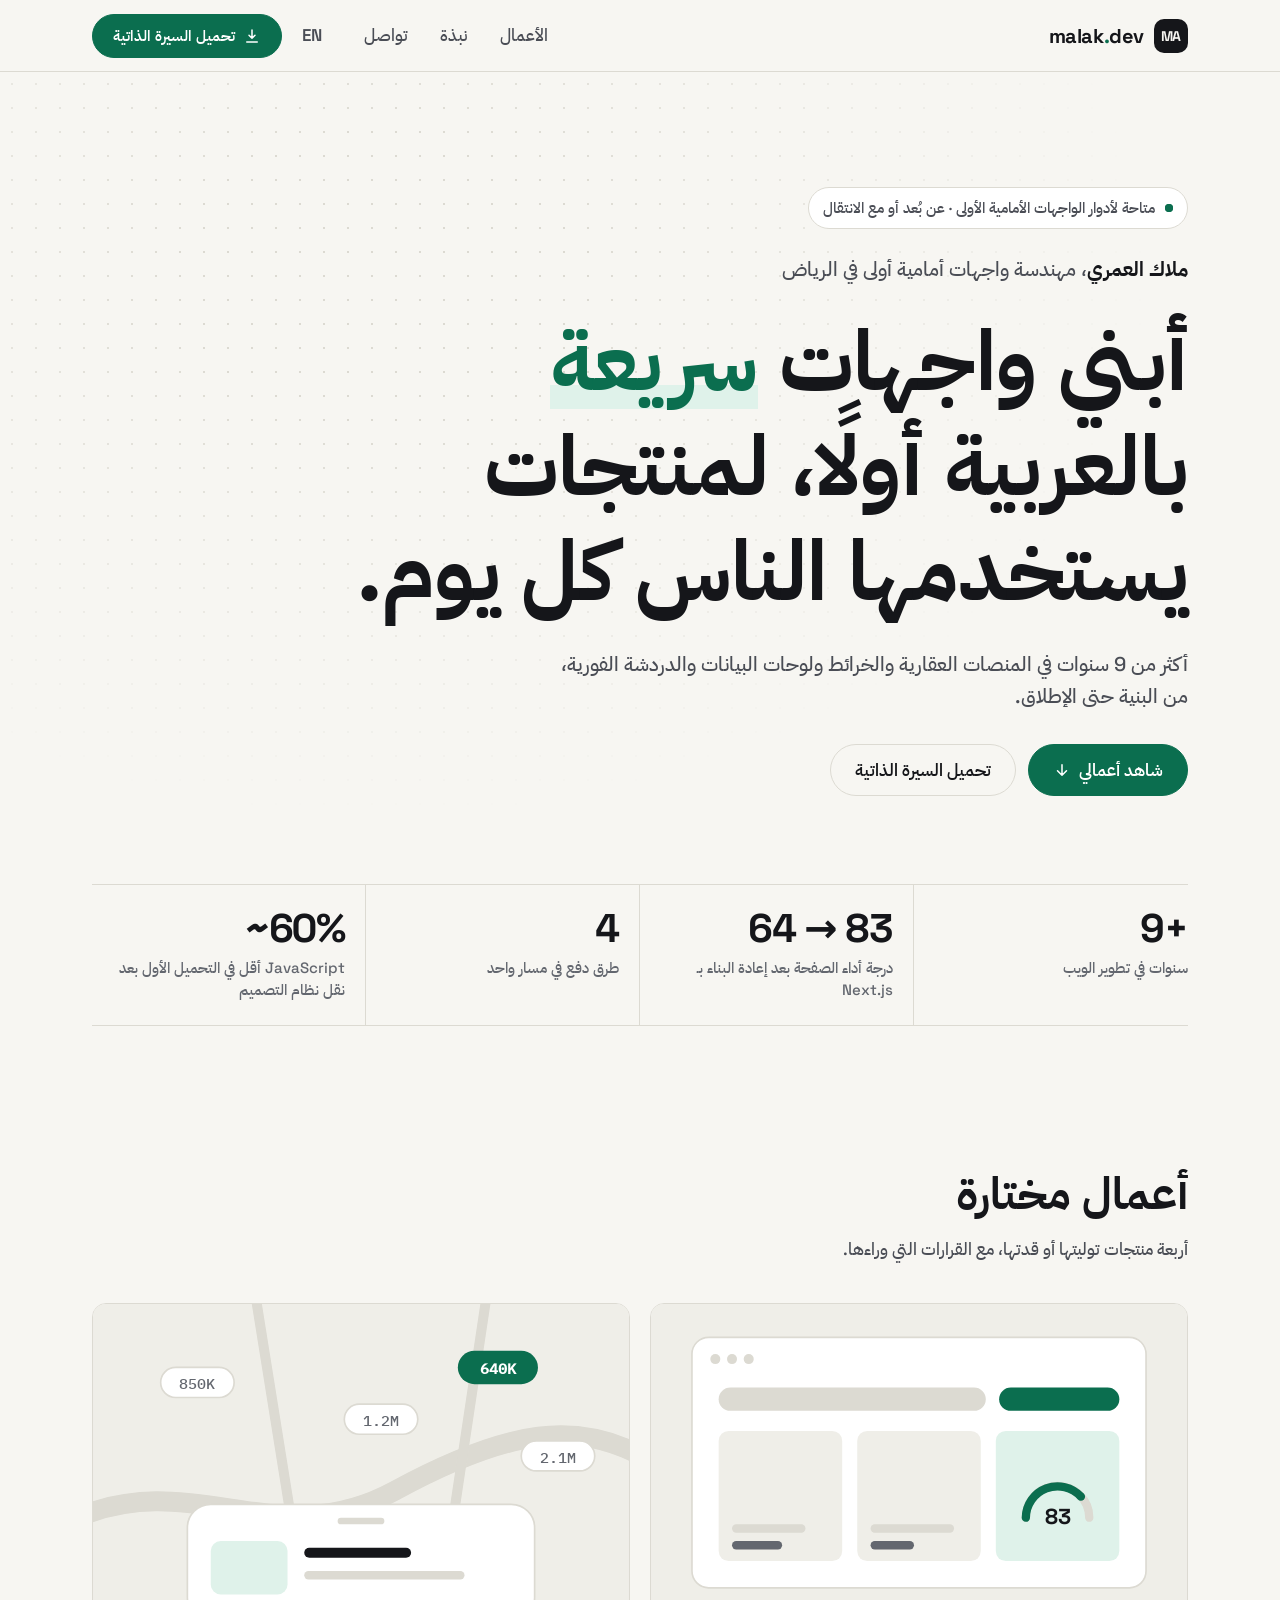
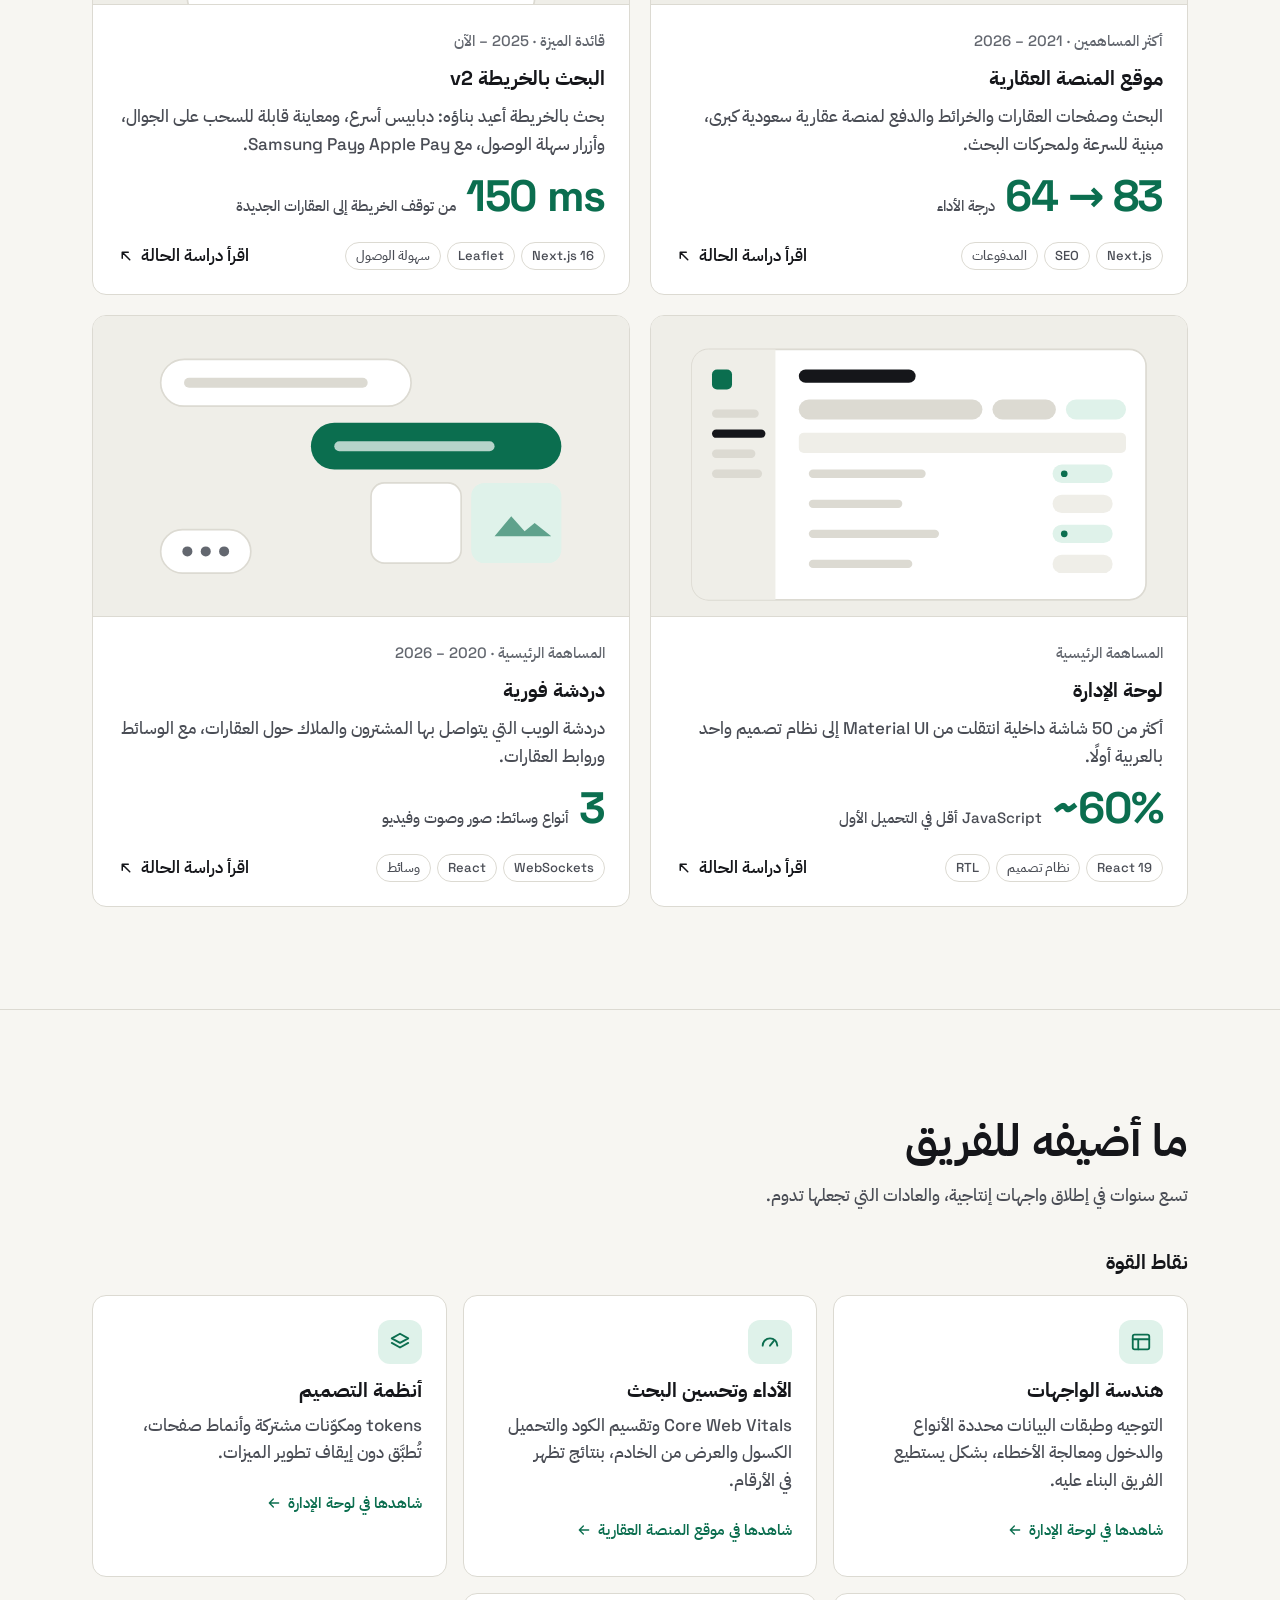
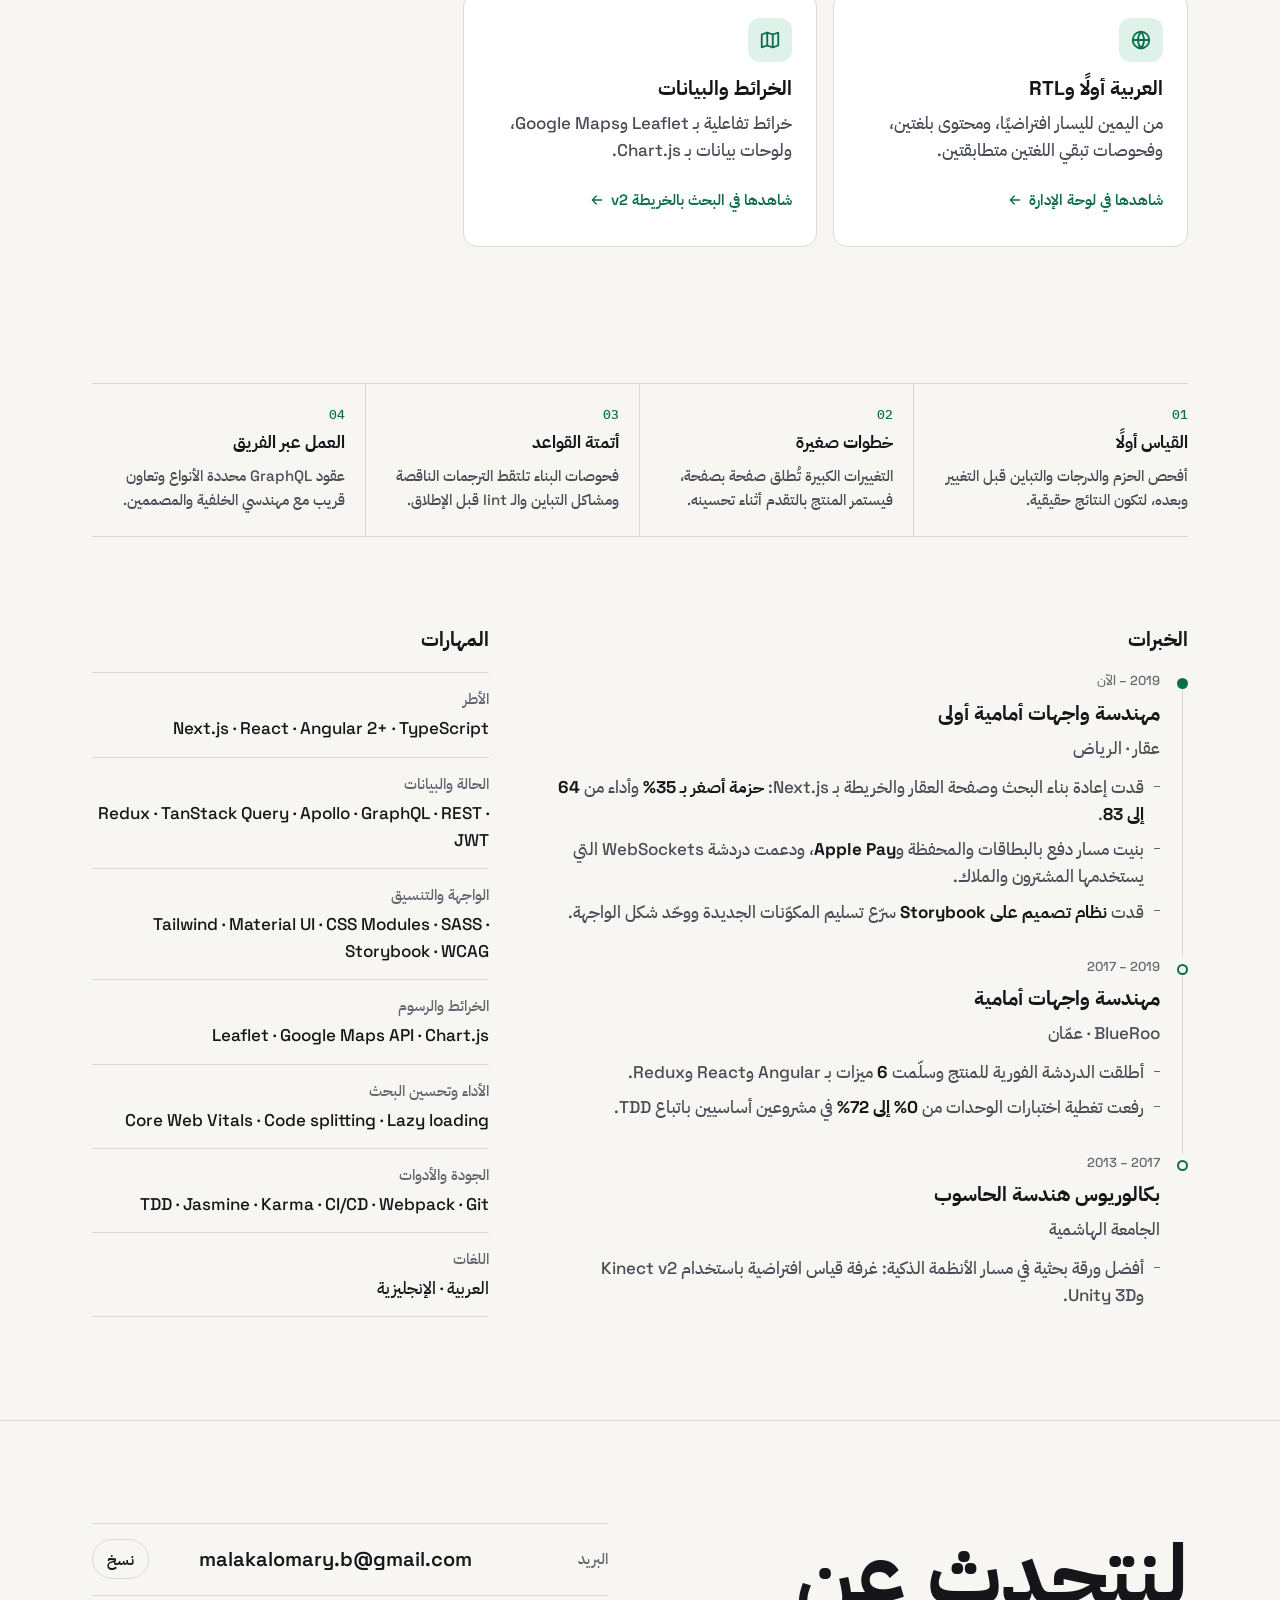
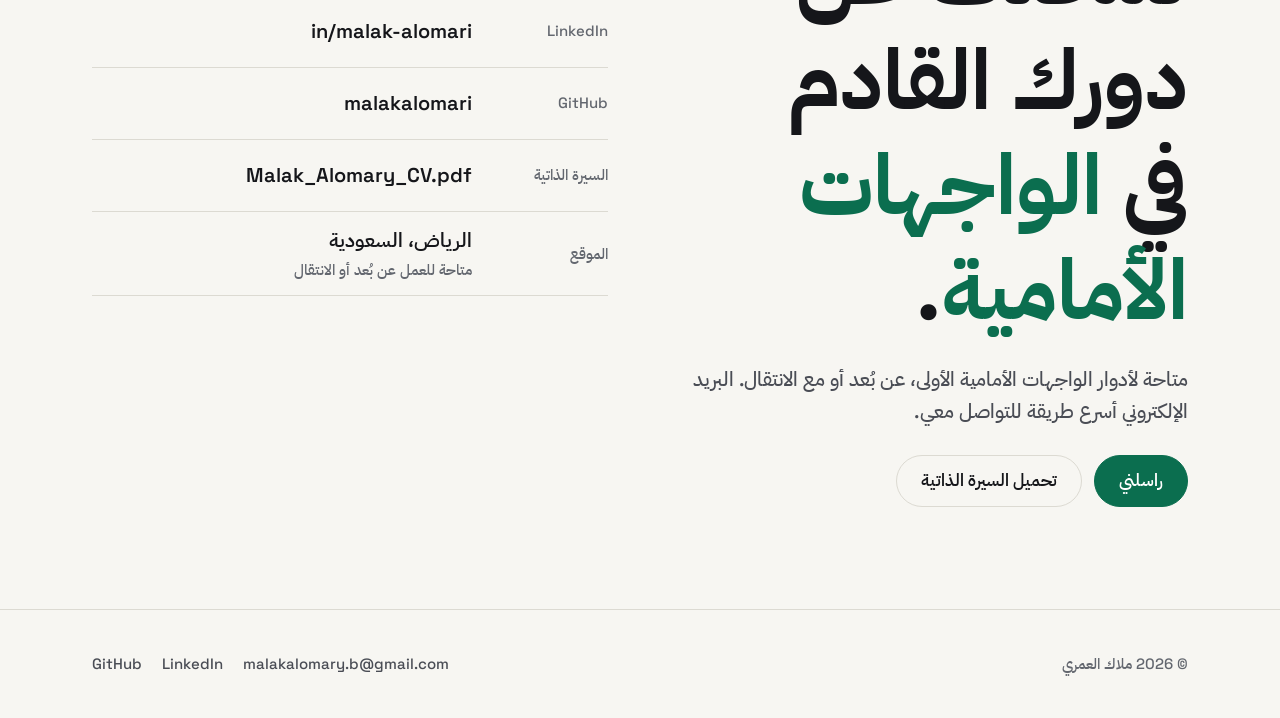
==== commit 77c0b682: "Update CV and trim unverifiable claims - Replace the CV with an ATS-friendly rewrite: single column," ====
--- a/ar/index.html
+++ b/ar/index.html
@@ -75,7 +75,7 @@
         <ul class="proof" aria-label="النتائج باختصار">
           <li><strong class="ltr">9+</strong><span>سنوات في تطوير الويب</span></li>
           <li><strong class="ltr">64 → 83</strong><span>درجة أداء الصفحة بعد إعادة البناء بـ Next.js</span></li>
-          <li><strong class="ltr">10,000+</strong><span>مستخدم متزامن على دردشة فورية</span></li>
+          <li><strong class="ltr">4</strong><span>طرق دفع في مسار واحد</span></li>
           <li><strong class="ltr">~60%</strong><span>JavaScript أقل في التحميل الأول بعد نقل نظام التصميم</span></li>
         </ul>
       </div>
@@ -163,7 +163,7 @@
             </svg>
               </div>
               <div class="work-body">
-                <p class="work-role">المساهمة الرئيسية · 2024 – الآن</p>
+                <p class="work-role">المساهمة الرئيسية</p>
                 <h3><a href="./work/admin-console/">لوحة الإدارة</a></h3>
                 <p class="work-desc">أكثر من 50 شاشة داخلية انتقلت من Material UI إلى نظام تصميم واحد بالعربية أولًا.</p>
                 <p class="work-metric"><strong class="ltr">~60%</strong><span>JavaScript أقل في التحميل الأول</span></p>
@@ -191,7 +191,7 @@
                 <p class="work-role">المساهمة الرئيسية · 2020 – 2026</p>
                 <h3><a href="./work/web-chat/">دردشة فورية</a></h3>
                 <p class="work-desc">دردشة الويب التي يتواصل بها المشترون والملاك حول العقارات، مع الوسائط وروابط العقارات.</p>
-                <p class="work-metric"><strong class="ltr">10,000+</strong><span>مستخدم متزامن</span></p>
+                <p class="work-metric"><strong class="ltr">3</strong><span>أنواع وسائط: صور وصوت وفيديو</span></p>
               </div>
               <div class="work-foot">
                 <ul class="tags" aria-label="التقنيات"><li>WebSockets</li><li>React</li><li>وسائط</li></ul>
@@ -228,14 +228,14 @@
           <div>
             <h3>الخبرات</h3>
             <ol class="timeline">
-              <li class="job"><span class="job-period">2019 – الآن</span><h4>مهندسة واجهات أمامية أولى</h4><span class="job-org">عقار · الرياض</span><ul><li>قدت إعادة بناء البحث وصفحة العقار والخريطة بـ Next.js: <strong>حزمة أصغر بـ 35%</strong> وأداء من <strong>64 إلى 83</strong>.</li><li>بنيت مسار دفع بالبطاقات والمحفظة و<strong>Apple Pay</strong>، ودعمت دردشة WebSockets لأكثر من <strong>10,000</strong> مستخدم.</li><li>قدت نظام تصميم على Storybook خفّض تسليم المكوّن من <strong>3 أيام إلى يوم تقريبًا</strong>.</li></ul></li>
+              <li class="job"><span class="job-period">2019 – الآن</span><h4>مهندسة واجهات أمامية أولى</h4><span class="job-org">عقار · الرياض</span><ul><li>قدت إعادة بناء البحث وصفحة العقار والخريطة بـ Next.js: <strong>حزمة أصغر بـ 35%</strong> وأداء من <strong>64 إلى 83</strong>.</li><li>بنيت مسار دفع بالبطاقات والمحفظة و<strong>Apple Pay</strong>، ودعمت دردشة WebSockets التي يستخدمها المشترون والملاك.</li><li>قدت <strong>نظام تصميم على Storybook</strong> سرّع تسليم المكوّنات الجديدة ووحّد شكل الواجهة.</li></ul></li>
               <li class="job"><span class="job-period ltr">2017 – 2019</span><h4>مهندسة واجهات أمامية</h4><span class="job-org">BlueRoo · عمّان</span><ul><li>أطلقت الدردشة الفورية للمنتج وسلّمت <strong>6</strong> ميزات بـ Angular وReact وRedux.</li><li>رفعت تغطية اختبارات الوحدات من <strong>0% إلى 72%</strong> في مشروعين أساسيين باتباع TDD.</li></ul></li>
               <li class="job"><span class="job-period ltr">2013 – 2017</span><h4>بكالوريوس هندسة الحاسوب</h4><span class="job-org">الجامعة الهاشمية</span><ul><li>أفضل ورقة بحثية في مسار الأنظمة الذكية: غرفة قياس افتراضية باستخدام Kinect v2 وUnity 3D.</li></ul></li>
             </ol>
           </div>
           <div>
             <h3>المهارات</h3>
-            <dl class="skills"><div><dt>الأطر</dt><dd>Next.js · React · Angular 2+ · TypeScript</dd></div><div><dt>الحالة والبيانات</dt><dd>Redux · TanStack Query · Apollo · GraphQL · REST · JWT</dd></div><div><dt>الواجهة والتنسيق</dt><dd>Tailwind · CSS Modules · SASS · Storybook · WCAG</dd></div><div><dt>الخرائط والرسوم</dt><dd>Leaflet · Google Maps API · Chart.js</dd></div><div><dt>الأداء وتحسين البحث</dt><dd>Core Web Vitals · Code splitting · Lazy loading</dd></div><div><dt>الجودة والأدوات</dt><dd>TDD · Jasmine · Karma · CI/CD · Webpack · Git</dd></div><div><dt>اللغات</dt><dd>العربية · الإنجليزية</dd></div></dl>
+            <dl class="skills"><div><dt>الأطر</dt><dd>Next.js · React · Angular 2+ · TypeScript</dd></div><div><dt>الحالة والبيانات</dt><dd>Redux · TanStack Query · Apollo · GraphQL · REST · JWT</dd></div><div><dt>الواجهة والتنسيق</dt><dd>Tailwind · Material UI · CSS Modules · SASS · Storybook · WCAG</dd></div><div><dt>الخرائط والرسوم</dt><dd>Leaflet · Google Maps API · Chart.js</dd></div><div><dt>الأداء وتحسين البحث</dt><dd>Core Web Vitals · Code splitting · Lazy loading</dd></div><div><dt>الجودة والأدوات</dt><dd>TDD · Jasmine · Karma · CI/CD · Webpack · Git</dd></div><div><dt>اللغات</dt><dd>العربية · الإنجليزية</dd></div></dl>
           </div>
         </div>
       </div>
